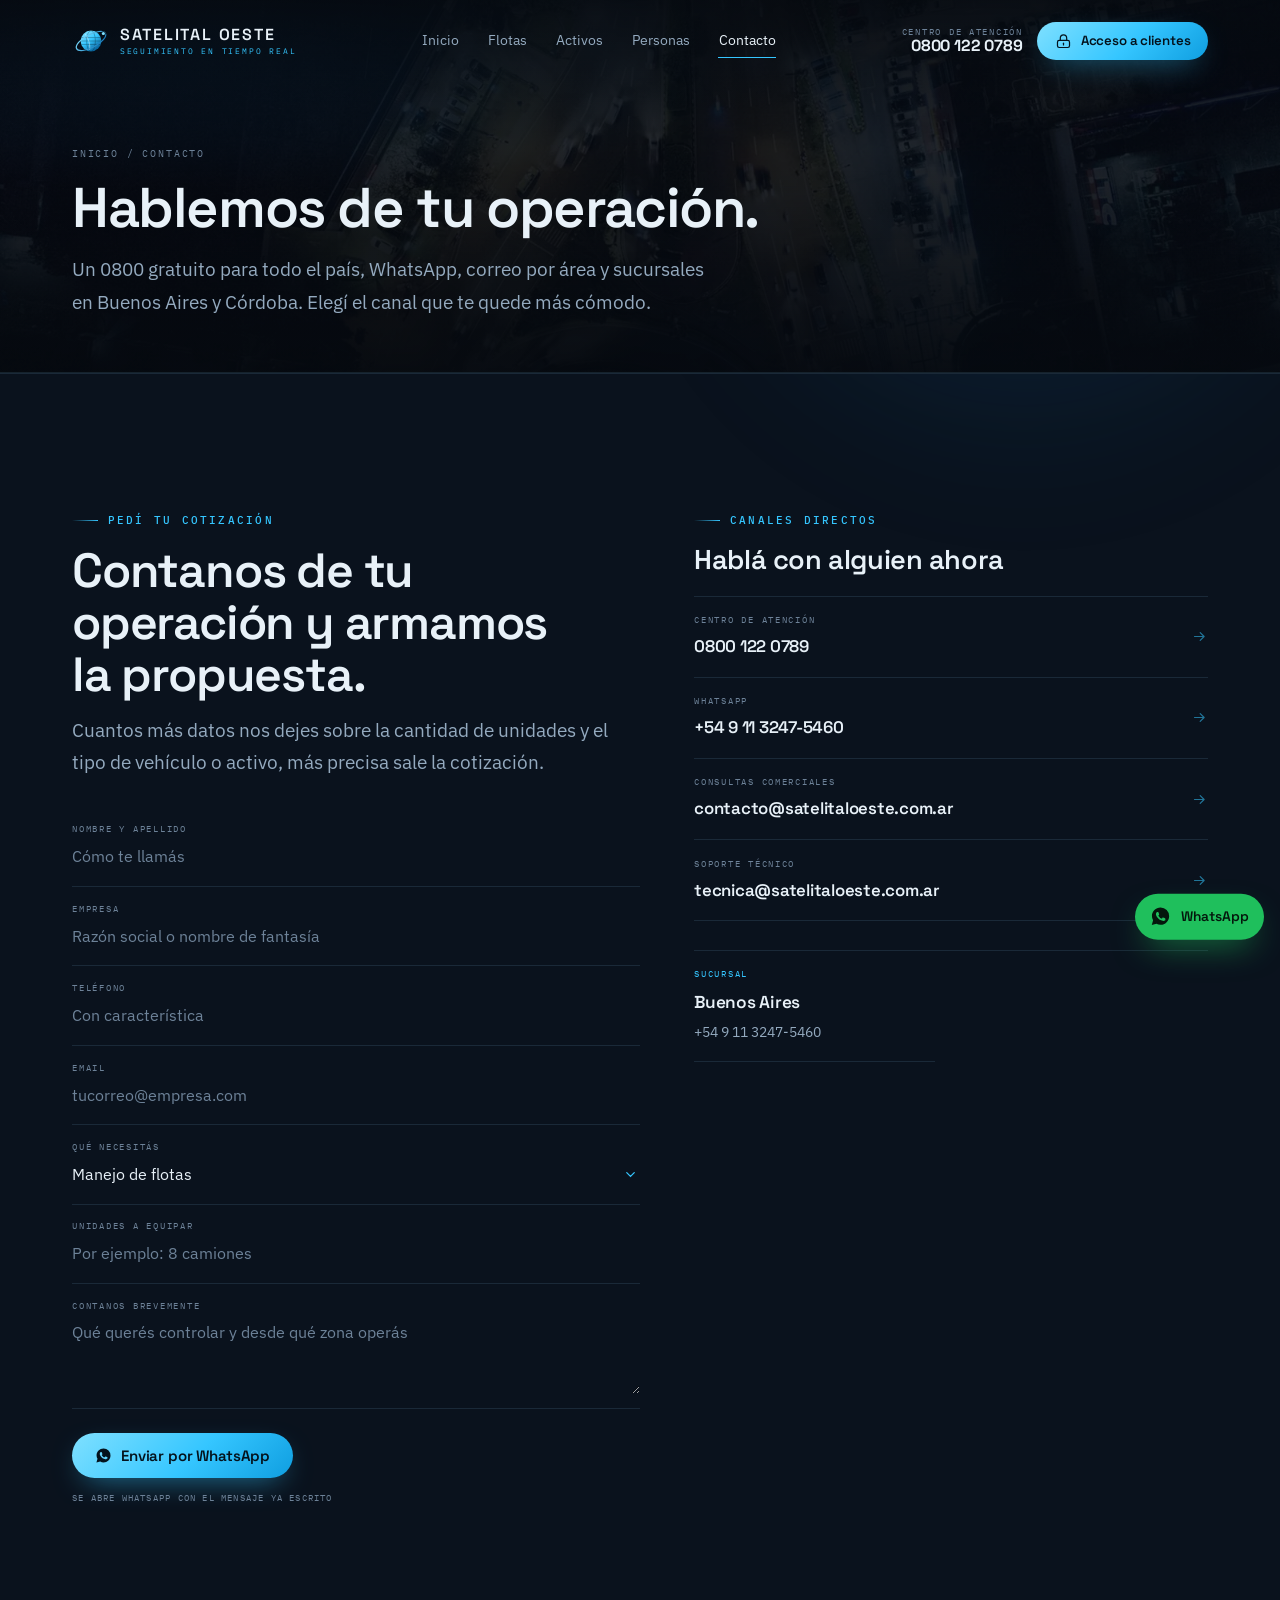
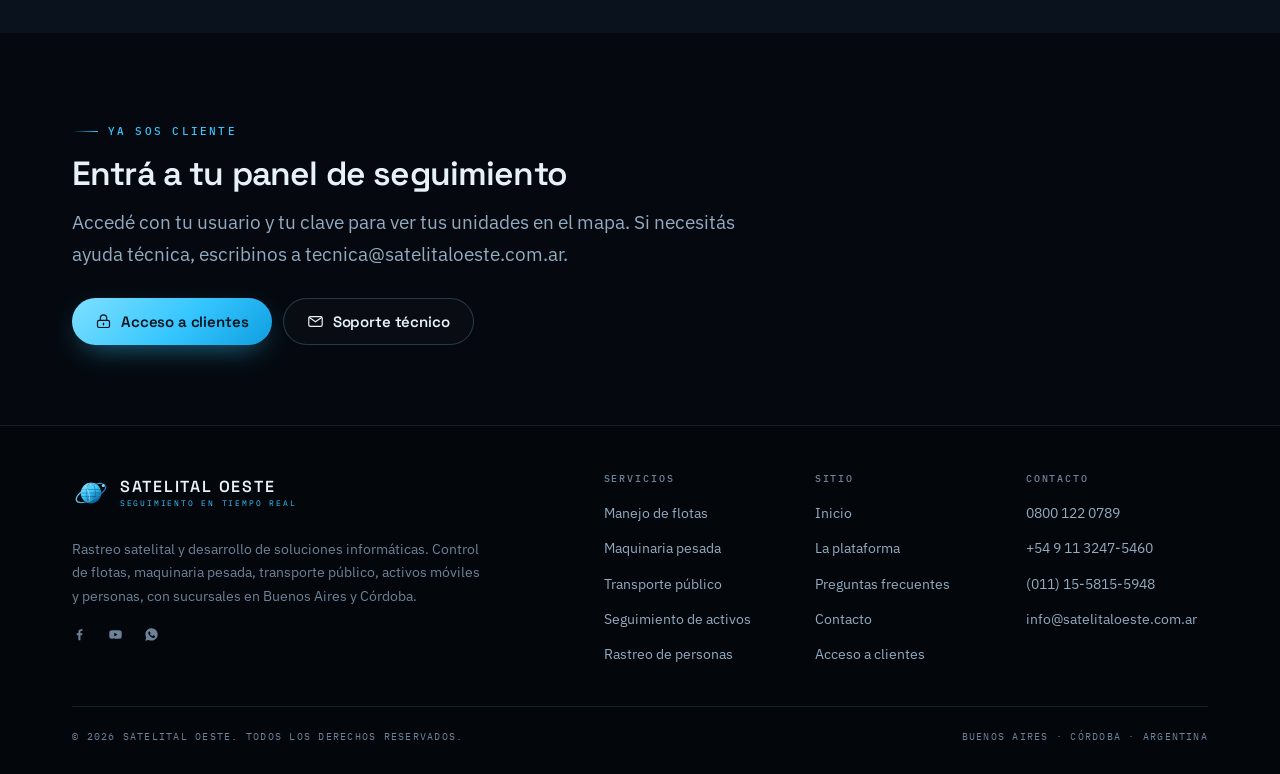
==== contacto.html @ d6e52ef5 "Seccion de videomonitoreo movil y limpieza de datos de contacto Agrega la seccion #videomonitoreo co" ====
<!DOCTYPE html>
<html lang="es-AR">
<head>
<meta charset="utf-8">
<meta name="viewport" content="width=device-width,initial-scale=1,viewport-fit=cover">
<title>Contacto | Satelital Oeste — 0800 122 0789</title>
<meta name="description" content="Contactate con Satelital Oeste: 0800 122 0789, WhatsApp, correo comercial y técnico, sucursales en Buenos Aires y Córdoba. Pedí tu cotización de rastreo satelital.">
<meta name="theme-color" content="#05090f">
<meta name="author" content="Satelital Oeste">
<link rel="canonical" href="https://www.satelitaloeste.com.ar/contacto.html">
<meta property="og:type" content="website">
<meta property="og:locale" content="es_AR">
<meta property="og:site_name" content="Satelital Oeste">
<meta property="og:title" content="Contacto | Satelital Oeste — 0800 122 0789">
<meta property="og:description" content="Contactate con Satelital Oeste: 0800 122 0789, WhatsApp, correo comercial y técnico, sucursales en Buenos Aires y Córdoba. Pedí tu cotización de rastreo satelital.">
<meta property="og:url" content="https://www.satelitaloeste.com.ar/contacto.html">
<meta property="og:image" content="https://www.satelitaloeste.com.ar/assets/img/og.png">
<meta property="og:image:width" content="1200">
<meta property="og:image:height" content="630">
<meta name="twitter:card" content="summary_large_image">
<meta name="twitter:title" content="Contacto | Satelital Oeste — 0800 122 0789">
<meta name="twitter:description" content="Contactate con Satelital Oeste: 0800 122 0789, WhatsApp, correo comercial y técnico, sucursales en Buenos Aires y Córdoba. Pedí tu cotización de rastreo satelital.">
<meta name="twitter:image" content="https://www.satelitaloeste.com.ar/assets/img/og.png">
<link rel="icon" href="assets/img/favicon.svg" type="image/svg+xml">
<link rel="apple-touch-icon" href="assets/img/icon-180.png">
<link rel="preload" href="assets/fonts/space-grotesk-500-latin.woff2" as="font" type="font/woff2" crossorigin>
<link rel="preload" href="assets/fonts/ibm-plex-sans-400-latin.woff2" as="font" type="font/woff2" crossorigin>
<link rel="stylesheet" href="assets/css/fonts.css?v=13">
<link rel="stylesheet" href="assets/css/site.css?v=13">
<link rel="stylesheet" href="assets/css/blocks.css?v=13">
<script type="application/ld+json">{"@context":"https://schema.org","@type":"LocalBusiness","@id":"https://www.satelitaloeste.com.ar/#negocio","name":"Satelital Oeste","slogan":"Seguimiento en tiempo real","description":"Rastreo satelital GPS en tiempo real para flotas de vehículos, maquinaria pesada, transporte público, activos móviles y personas. Sucursales en Buenos Aires y Córdoba.","url":"https://www.satelitaloeste.com.ar/","telephone":["+54-800-122-0789","+54-9-11-3247-5460","+54-9-11-5815-5948"],"email":"info@satelitaloeste.com.ar","areaServed":{"@type":"Country","name":"Argentina"},"address":[{"@type":"PostalAddress","addressRegion":"Buenos Aires","addressCountry":"AR"},{"@type":"PostalAddress","addressRegion":"Córdoba","addressCountry":"AR"}],"sameAs":["https://www.facebook.com/satelital.oeste.9","https://www.youtube.com/channel/UC23vfdtEky5iS7psJYRcIAw"],"knowsAbout":["Rastreo satelital","Gestión de flotas","Localización GPS","Seguimiento de activos"]}</script>
</head>
<body>
<div id="pre"><div class="in"><div class="mark"><svg viewBox="0 0 64 64" role="img" aria-label="Satelital Oeste">
<defs>
<linearGradient id="gp" x1="18%" y1="6%" x2="82%" y2="96%">
<stop offset="0" stop-color="#7fe0ff"/><stop offset=".45" stop-color="#35c6ff"/><stop offset="1" stop-color="#00548d"/>
</linearGradient>
<linearGradient id="op" x1="0%" y1="0%" x2="100%" y2="100%">
<stop offset="0" stop-color="#7fe0ff"/><stop offset="1" stop-color="#0d6fb4"/>
</linearGradient>
</defs>
<circle cx="32" cy="32" r="17.5" fill="url(#gp)"/>
<g fill="none" stroke="#04121c" stroke-width="1.15" opacity=".42">
<ellipse cx="32" cy="32" rx="7.4" ry="17.5"/>
<path d="M15.4 26.2h33.2M14.5 32h35M15.4 37.8h33.2"/>
</g>
<path d="M22.5 20.6c3.4 4.6 6.2 11 7.1 17.6.4 2.9.4 5.7.1 8.3" fill="none" stroke="#eaf7ff" stroke-width="1.5" opacity=".5" stroke-linecap="round"/>
<ellipse cx="32" cy="32" rx="27.5" ry="11" fill="none" stroke="url(#op)" stroke-width="2.1" transform="rotate(-28 32 32)" stroke-linecap="round"/>
<circle cx="52.8" cy="19.4" r="4" fill="#04121c"/>
<circle cx="52.8" cy="19.4" r="2.6" fill="#7fe0ff"/>
</svg></div><div class="bar"></div><div class="lbl">Conectando</div></div></div>
<a class="skip" href="#main">Ir al contenido</a>

<header class="hdr">
  <div class="wrap bar">
    <a class="logo" href="index.html" aria-label="Satelital Oeste — inicio">
      <svg viewBox="0 0 64 64" role="img" aria-label="Satelital Oeste">
<defs>
<linearGradient id="gh" x1="18%" y1="6%" x2="82%" y2="96%">
<stop offset="0" stop-color="#7fe0ff"/><stop offset=".45" stop-color="#35c6ff"/><stop offset="1" stop-color="#00548d"/>
</linearGradient>
<linearGradient id="oh" x1="0%" y1="0%" x2="100%" y2="100%">
<stop offset="0" stop-color="#7fe0ff"/><stop offset="1" stop-color="#0d6fb4"/>
</linearGradient>
</defs>
<circle cx="32" cy="32" r="17.5" fill="url(#gh)"/>
<g fill="none" stroke="#04121c" stroke-width="1.15" opacity=".42">
<ellipse cx="32" cy="32" rx="7.4" ry="17.5"/>
<path d="M15.4 26.2h33.2M14.5 32h35M15.4 37.8h33.2"/>
</g>
<path d="M22.5 20.6c3.4 4.6 6.2 11 7.1 17.6.4 2.9.4 5.7.1 8.3" fill="none" stroke="#eaf7ff" stroke-width="1.5" opacity=".5" stroke-linecap="round"/>
<ellipse cx="32" cy="32" rx="27.5" ry="11" fill="none" stroke="url(#oh)" stroke-width="2.1" transform="rotate(-28 32 32)" stroke-linecap="round"/>
<circle cx="52.8" cy="19.4" r="4" fill="#04121c"/>
<circle cx="52.8" cy="19.4" r="2.6" fill="#7fe0ff"/>
</svg>
      <span class="txt"><span class="n">Satelital Oeste</span><span class="t">Seguimiento en tiempo real</span></span>
    </a>
    <nav class="nav" aria-label="Principal"><a href="index.html">Inicio</a><a href="manejo-de-flotas.html">Flotas</a><a href="localizacion-activos.html">Activos</a><a href="rastreo-de-personas.html">Personas</a><a href="contacto.html" aria-current="page">Contacto</a></nav>
    <div class="hdr-cta">
      <a class="hdr-tel" href="tel:08001220789"><span>Centro de atención</span><b>0800 122 0789</b></a>
      <a class="btn btn--pri" href="http://www.seguimiento.from-ar.com/avl/index.php" target="_blank" rel="noopener"><svg class="ln" viewBox="0 0 24 24" aria-hidden="true"><rect x="3.5" y="10.5" width="17" height="10" rx="2.4"/><path d="M7.5 10.5V7.2a4.5 4.5 0 0 1 9 0v3.3"/><path d="M12 14.4v2.4"/></svg> Acceso a clientes</a>
    </div>
    <button class="burger" type="button" aria-expanded="false" aria-controls="drawer" aria-label="Abrir menú">
      <span></span><span></span><span></span>
    </button>
  </div>
</header>
<div class="drawer" id="drawer">
  <nav aria-label="Menú">
    <a class="d-link" href="index.html"><i>01</i>Inicio</a><a class="d-link" href="manejo-de-flotas.html"><i>02</i>Manejo de flotas</a><a class="d-link" href="localizacion-activos.html"><i>03</i>Seguimiento de activos</a><a class="d-link" href="rastreo-de-personas.html"><i>04</i>Rastreo de personas</a><a class="d-link" href="contacto.html"><i>05</i>Contacto</a>
  </nav>
  <div class="d-foot">
    <a class="d-tel" href="tel:08001220789">Centro de atención<b>0800 122 0789</b></a>
    <a class="btn btn--pri" href="http://www.seguimiento.from-ar.com/avl/index.php" target="_blank" rel="noopener"><svg class="ln" viewBox="0 0 24 24" aria-hidden="true"><rect x="3.5" y="10.5" width="17" height="10" rx="2.4"/><path d="M7.5 10.5V7.2a4.5 4.5 0 0 1 9 0v3.3"/><path d="M12 14.4v2.4"/></svg> Acceso a clientes</a>
    <a class="btn btn--gho" href="https://wa.me/5491132475460?text=Hola%20Satelital%20Oeste%2C%20quiero%20informaci%C3%B3n%20sobre%20el%20servicio%20de%20rastreo." target="_blank" rel="noopener"><svg class="fl" viewBox="0 0 24 24" aria-hidden="true"><path d="M12.04 2C6.6 2 2.2 6.4 2.2 11.84a9.7 9.7 0 0 0 1.34 4.92L2 22l5.36-1.4a9.86 9.86 0 0 0 4.68 1.19h.01c5.43 0 9.84-4.4 9.84-9.84A9.78 9.78 0 0 0 12.04 2Zm5.76 14.02c-.24.68-1.4 1.3-1.94 1.34-.5.05-.98.23-3.3-.69-2.78-1.09-4.54-3.93-4.68-4.11-.13-.18-1.11-1.48-1.11-2.82 0-1.34.7-2 .95-2.27.25-.27.54-.34.72-.34.18 0 .36 0 .52.01.17.01.39-.06.61.47.23.54.77 1.88.84 2.02.07.13.11.29.02.47-.09.18-.14.29-.27.45-.13.16-.28.35-.4.47-.13.13-.27.28-.12.54.15.27.67 1.1 1.43 1.78.98.87 1.8 1.14 2.07 1.27.27.13.42.11.58-.07.16-.18.67-.78.85-1.05.18-.27.36-.22.6-.13.25.09 1.57.74 1.84.87.27.14.45.2.52.32.07.11.07.65-.17 1.33Z"/></svg> Escribir por WhatsApp</a>
  </div>
</div>
<main id="main">


<section class="phero">
  <div class="foto"><img src="assets/img/ruta-noche-1000.webp" srcset="assets/img/ruta-noche-1000.webp 1000w, assets/img/ruta-noche-1600.webp 1600w" sizes="100vw" width="1600" height="900" alt="Vista aérea nocturna de una ciudad con el tránsito iluminado" loading="eager" fetchpriority="high" decoding="async"></div>
  <div class="wrap">
    <p class="crumb"><a href="index.html">Inicio</a> / Contacto</p>
    <h1>Hablemos de tu operación.</h1>
    <p class="lead">Un 0800 gratuito para todo el país, WhatsApp, correo por área y sucursales en Buenos Aires y Córdoba. Elegí el canal que te quede más cómodo.</p>
  </div>
</section>


<section class="section cta-band" id="contacto">
  <div class="wrap">
    <div class="contact-grid">
      <div class="rv">
        <p class="eyebrow">Pedí tu cotización</p>
        <h2 style="margin-block:.9rem .85rem">Contanos de tu operación y armamos la propuesta.</h2>
        <p class="lead">Cuantos más datos nos dejes sobre la cantidad de unidades y el tipo de vehículo o activo, más precisa sale la cotización.</p>
        <form class="form" id="form-contacto" data-wa="5491132475460" style="margin-top:1.8rem">
          <div class="field"><label for="f-nombre">Nombre y apellido</label><input id="f-nombre" name="nombre" type="text" required placeholder="Cómo te llamás"></div>
          <div class="field"><label for="f-empresa">Empresa</label><input id="f-empresa" name="empresa" type="text" placeholder="Razón social o nombre de fantasía"></div>
          <div class="field"><label for="f-telefono">Teléfono</label><input id="f-telefono" name="telefono" type="tel" required placeholder="Con característica"></div>
          <div class="field"><label for="f-email">Email</label><input id="f-email" name="email" type="email" placeholder="tucorreo@empresa.com"></div>
          <div class="field"><label for="f-servicio">Qué necesitás</label>
            <select id="f-servicio" name="servicio">
              <option>Manejo de flotas</option>
              <option>Maquinaria pesada</option>
              <option>Transporte público</option>
              <option>Seguimiento de activos</option>
              <option>Rastreo de personas</option>
              <option>Todavía no sé, quiero asesoramiento</option>
            </select>
          </div>
          <div class="field"><label for="f-unidades">Unidades a equipar</label><input id="f-unidades" name="unidades" type="text" placeholder="Por ejemplo: 8 camiones"></div>
          <div class="field"><label for="f-mensaje">Contanos brevemente</label><textarea id="f-mensaje" name="mensaje" placeholder="Qué querés controlar y desde qué zona operás"></textarea></div>
          <button class="btn btn--pri" type="submit"><svg class="fl" viewBox="0 0 24 24" aria-hidden="true"><path d="M12.04 2C6.6 2 2.2 6.4 2.2 11.84a9.7 9.7 0 0 0 1.34 4.92L2 22l5.36-1.4a9.86 9.86 0 0 0 4.68 1.19h.01c5.43 0 9.84-4.4 9.84-9.84A9.78 9.78 0 0 0 12.04 2Zm5.76 14.02c-.24.68-1.4 1.3-1.94 1.34-.5.05-.98.23-3.3-.69-2.78-1.09-4.54-3.93-4.68-4.11-.13-.18-1.11-1.48-1.11-2.82 0-1.34.7-2 .95-2.27.25-.27.54-.34.72-.34.18 0 .36 0 .52.01.17.01.39-.06.61.47.23.54.77 1.88.84 2.02.07.13.11.29.02.47-.09.18-.14.29-.27.45-.13.16-.28.35-.4.47-.13.13-.27.28-.12.54.15.27.67 1.1 1.43 1.78.98.87 1.8 1.14 2.07 1.27.27.13.42.11.58-.07.16-.18.67-.78.85-1.05.18-.27.36-.22.6-.13.25.09 1.57.74 1.84.87.27.14.45.2.52.32.07.11.07.65-.17 1.33Z"/></svg> Enviar por WhatsApp</button>
          <p class="form-note">Se abre WhatsApp con el mensaje ya escrito</p>
        </form>
      </div>
      <div class="rv rv-d1">
        <p class="eyebrow">Canales directos</p>
        <h3 style="margin-block:.8rem 1.2rem;font-size:clamp(1.3rem,3.4vw,1.7rem)">Hablá con alguien ahora</h3>
        <div class="canal">
          <a href="tel:08001220789"><span class="k">Centro de atención</span><span class="v">0800 122 0789</span><svg class="ln" viewBox="0 0 24 24" aria-hidden="true"><path d="M5 12h13M13 6.5 18.5 12 13 17.5"/></svg></a>
          <a href="https://wa.me/5491132475460?text=Hola%20Satelital%20Oeste%2C%20quiero%20una%20cotizaci%C3%B3n%20del%20servicio%20de%20rastreo%20satelital." target="_blank" rel="noopener"><span class="k">WhatsApp</span><span class="v">+54 9 11 3247-5460</span><svg class="ln" viewBox="0 0 24 24" aria-hidden="true"><path d="M5 12h13M13 6.5 18.5 12 13 17.5"/></svg></a>
          <a href="mailto:contacto@satelitaloeste.com.ar"><span class="k">Consultas comerciales</span><span class="v">contacto@satelitaloeste.com.ar</span><svg class="ln" viewBox="0 0 24 24" aria-hidden="true"><path d="M5 12h13M13 6.5 18.5 12 13 17.5"/></svg></a>
          <a href="mailto:tecnica@satelitaloeste.com.ar"><span class="k">Soporte técnico</span><span class="v">tecnica@satelitaloeste.com.ar</span><svg class="ln" viewBox="0 0 24 24" aria-hidden="true"><path d="M5 12h13M13 6.5 18.5 12 13 17.5"/></svg></a>
        </div>
        <ul class="branch">
          <li><span>Sucursal</span><b>Buenos Aires</b><p><a href="tel:+5491132475460">+54 9 11 3247-5460</a></p></li>
        </ul>
      </div>
    </div>
  </div>
</section>

<section class="section section--tight">
  <div class="wrap">
    <div class="head rv">
      <p class="eyebrow">Ya sos cliente</p>
      <h2 style="font-size:clamp(1.5rem,4vw,2.1rem)">Entrá a tu panel de seguimiento</h2>
      <p class="lead">Accedé con tu usuario y tu clave para ver tus unidades en el mapa. Si necesitás ayuda técnica, escribinos a tecnica@satelitaloeste.com.ar.</p>
    </div>
    <div class="btns rv" style="margin-top:1.7rem">
      <a class="btn btn--pri" href="http://www.seguimiento.from-ar.com/avl/index.php" target="_blank" rel="noopener"><svg class="ln" viewBox="0 0 24 24" aria-hidden="true"><rect x="3.5" y="10.5" width="17" height="10" rx="2.4"/><path d="M7.5 10.5V7.2a4.5 4.5 0 0 1 9 0v3.3"/><path d="M12 14.4v2.4"/></svg> Acceso a clientes</a>
      <a class="btn btn--gho" href="mailto:tecnica@satelitaloeste.com.ar"><svg class="ln" viewBox="0 0 24 24" aria-hidden="true"><rect x="2.5" y="5" width="19" height="14" rx="2.4"/><path d="m3.4 6.5 8.6 6 8.6-6"/></svg> Soporte técnico</a>
    </div>
  </div>
</section>

</main>

<footer class="ftr">
  <div class="wrap">
    <div class="ftr-top">
      <div class="ftr-brand">
        <a class="logo" href="index.html" aria-label="Satelital Oeste">
          <svg viewBox="0 0 64 64" role="img" aria-label="Satelital Oeste">
<defs>
<linearGradient id="gf" x1="18%" y1="6%" x2="82%" y2="96%">
<stop offset="0" stop-color="#7fe0ff"/><stop offset=".45" stop-color="#35c6ff"/><stop offset="1" stop-color="#00548d"/>
</linearGradient>
<linearGradient id="of" x1="0%" y1="0%" x2="100%" y2="100%">
<stop offset="0" stop-color="#7fe0ff"/><stop offset="1" stop-color="#0d6fb4"/>
</linearGradient>
</defs>
<circle cx="32" cy="32" r="17.5" fill="url(#gf)"/>
<g fill="none" stroke="#04121c" stroke-width="1.15" opacity=".42">
<ellipse cx="32" cy="32" rx="7.4" ry="17.5"/>
<path d="M15.4 26.2h33.2M14.5 32h35M15.4 37.8h33.2"/>
</g>
<path d="M22.5 20.6c3.4 4.6 6.2 11 7.1 17.6.4 2.9.4 5.7.1 8.3" fill="none" stroke="#eaf7ff" stroke-width="1.5" opacity=".5" stroke-linecap="round"/>
<ellipse cx="32" cy="32" rx="27.5" ry="11" fill="none" stroke="url(#of)" stroke-width="2.1" transform="rotate(-28 32 32)" stroke-linecap="round"/>
<circle cx="52.8" cy="19.4" r="4" fill="#04121c"/>
<circle cx="52.8" cy="19.4" r="2.6" fill="#7fe0ff"/>
</svg>
          <span class="txt"><span class="n">Satelital Oeste</span><span class="t">Seguimiento en tiempo real</span></span>
        </a>
        <p>Rastreo satelital y desarrollo de soluciones informáticas. Control de flotas, maquinaria pesada, transporte público, activos móviles y personas, con sucursales en Buenos Aires y Córdoba.</p>
        <div class="ftr-soc">
          <a href="https://www.facebook.com/satelital.oeste.9" target="_blank" rel="noopener" aria-label="Facebook de Satelital Oeste"><svg class="fl" viewBox="0 0 24 24" aria-hidden="true"><path d="M13.5 21v-8h2.7l.4-3.1h-3.1V7.9c0-.9.25-1.5 1.55-1.5h1.65V3.63A22 22 0 0 0 14.3 3.5c-2.4 0-4.05 1.47-4.05 4.17V9.9H7.5V13h2.75v8z"/></svg></a>
          <a href="https://www.youtube.com/channel/UC23vfdtEky5iS7psJYRcIAw" target="_blank" rel="noopener" aria-label="Canal de YouTube de Satelital Oeste"><svg class="fl" viewBox="0 0 24 24" aria-hidden="true"><path d="M21.6 7.2a2.5 2.5 0 0 0-1.76-1.77C18.28 5 12 5 12 5s-6.28 0-7.84.43A2.5 2.5 0 0 0 2.4 7.2 26 26 0 0 0 2 12a26 26 0 0 0 .4 4.8 2.5 2.5 0 0 0 1.76 1.77C5.72 19 12 19 12 19s6.28 0 7.84-.43a2.5 2.5 0 0 0 1.76-1.77A26 26 0 0 0 22 12a26 26 0 0 0-.4-4.8ZM10 15V9l5.2 3z"/></svg></a>
          <a href="https://wa.me/5491132475460?text=Hola%20Satelital%20Oeste%2C%20quiero%20informaci%C3%B3n%20sobre%20el%20servicio%20de%20rastreo." target="_blank" rel="noopener" aria-label="WhatsApp"><svg class="fl" viewBox="0 0 24 24" aria-hidden="true"><path d="M12.04 2C6.6 2 2.2 6.4 2.2 11.84a9.7 9.7 0 0 0 1.34 4.92L2 22l5.36-1.4a9.86 9.86 0 0 0 4.68 1.19h.01c5.43 0 9.84-4.4 9.84-9.84A9.78 9.78 0 0 0 12.04 2Zm5.76 14.02c-.24.68-1.4 1.3-1.94 1.34-.5.05-.98.23-3.3-.69-2.78-1.09-4.54-3.93-4.68-4.11-.13-.18-1.11-1.48-1.11-2.82 0-1.34.7-2 .95-2.27.25-.27.54-.34.72-.34.18 0 .36 0 .52.01.17.01.39-.06.61.47.23.54.77 1.88.84 2.02.07.13.11.29.02.47-.09.18-.14.29-.27.45-.13.16-.28.35-.4.47-.13.13-.27.28-.12.54.15.27.67 1.1 1.43 1.78.98.87 1.8 1.14 2.07 1.27.27.13.42.11.58-.07.16-.18.67-.78.85-1.05.18-.27.36-.22.6-.13.25.09 1.57.74 1.84.87.27.14.45.2.52.32.07.11.07.65-.17 1.33Z"/></svg></a>
        </div>
      </div>
      <div class="ftr-cols">
        <div>
          <h4>Servicios</h4>
          <ul>
            <li><a href="manejo-de-flotas.html">Manejo de flotas</a></li>
            <li><a href="manejo-de-flotas.html#maquinaria">Maquinaria pesada</a></li>
            <li><a href="manejo-de-flotas.html#transporte">Transporte público</a></li>
            <li><a href="localizacion-activos.html">Seguimiento de activos</a></li>
            <li><a href="rastreo-de-personas.html">Rastreo de personas</a></li>
          </ul>
        </div>
        <div>
          <h4>Sitio</h4>
          <ul>
            <li><a href="index.html">Inicio</a></li>
            <li><a href="index.html#plataforma">La plataforma</a></li>
            <li><a href="index.html#preguntas">Preguntas frecuentes</a></li>
            <li><a href="contacto.html">Contacto</a></li>
            <li><a href="http://www.seguimiento.from-ar.com/avl/index.php" target="_blank" rel="noopener">Acceso a clientes</a></li>
          </ul>
        </div>
        <div>
          <h4>Contacto</h4>
          <ul>
            <li><a href="tel:08001220789">0800 122 0789</a></li>
            <li><a href="tel:+5491132475460">+54 9 11 3247-5460</a></li>
            <li><a href="tel:+5491158155948">(011) 15-5815-5948</a></li>
            <li><a href="mailto:info@satelitaloeste.com.ar">info@satelitaloeste.com.ar</a></li>
          </ul>
        </div>
      </div>
    </div>
    <div class="ftr-bot">
      <p>&copy; <span id="y">2026</span> Satelital Oeste. Todos los derechos reservados.</p>
      <p>Buenos Aires · Córdoba · Argentina</p>
    </div>
  </div>
</footer>
<a class="fab" href="https://wa.me/5491132475460?text=Hola%20Satelital%20Oeste%2C%20quiero%20una%20cotizaci%C3%B3n%20del%20servicio%20de%20rastreo%20satelital." target="_blank" rel="noopener" aria-label="Escribir por WhatsApp">
  <svg class="fl" viewBox="0 0 24 24" aria-hidden="true"><path d="M12.04 2C6.6 2 2.2 6.4 2.2 11.84a9.7 9.7 0 0 0 1.34 4.92L2 22l5.36-1.4a9.86 9.86 0 0 0 4.68 1.19h.01c5.43 0 9.84-4.4 9.84-9.84A9.78 9.78 0 0 0 12.04 2Zm5.76 14.02c-.24.68-1.4 1.3-1.94 1.34-.5.05-.98.23-3.3-.69-2.78-1.09-4.54-3.93-4.68-4.11-.13-.18-1.11-1.48-1.11-2.82 0-1.34.7-2 .95-2.27.25-.27.54-.34.72-.34.18 0 .36 0 .52.01.17.01.39-.06.61.47.23.54.77 1.88.84 2.02.07.13.11.29.02.47-.09.18-.14.29-.27.45-.13.16-.28.35-.4.47-.13.13-.27.28-.12.54.15.27.67 1.1 1.43 1.78.98.87 1.8 1.14 2.07 1.27.27.13.42.11.58-.07.16-.18.67-.78.85-1.05.18-.27.36-.22.6-.13.25.09 1.57.74 1.84.87.27.14.45.2.52.32.07.11.07.65-.17 1.33Z"/></svg><span>WhatsApp</span>
</a>
<script src="assets/js/site.js?v=13" defer></script>
</body>
</html>
---- assets/css/fonts.css ----
/* Satelital Oeste — tipografias auto-hospedadas (variable, subset latin) */
@font-face{font-family:'Space Grotesk';font-style:normal;font-weight:300 700;font-display:swap;src:url(../fonts/space-grotesk-500-latin.woff2) format('woff2');unicode-range:U+0000-00FF,U+0131,U+0152-0153,U+02BB-02BC,U+02C6,U+02DA,U+02DC,U+0304,U+0308,U+0329,U+2000-206F,U+20AC,U+2122,U+2191,U+2193,U+2212,U+2215,U+FEFF,U+FFFD;}
@font-face{font-family:'Space Grotesk';font-style:normal;font-weight:300 700;font-display:swap;src:url(../fonts/space-grotesk-500-latin-ext.woff2) format('woff2');unicode-range:U+0100-02BA,U+02BD-02C5,U+02C7-02CC,U+02CE-02D7,U+02DD-02FF,U+1D00-1DBF,U+1E00-1E9F,U+1EF2-1EFF,U+2020,U+20A0-20AB,U+20AD-20C0,U+2113,U+2C60-2C7F,U+A720-A7FF;}
@font-face{font-family:'IBM Plex Sans';font-style:normal;font-weight:100 700;font-display:swap;src:url(../fonts/ibm-plex-sans-400-latin.woff2) format('woff2');unicode-range:U+0000-00FF,U+0131,U+0152-0153,U+02BB-02BC,U+02C6,U+02DA,U+02DC,U+0304,U+0308,U+0329,U+2000-206F,U+20AC,U+2122,U+2191,U+2193,U+2212,U+2215,U+FEFF,U+FFFD;}
@font-face{font-family:'IBM Plex Sans';font-style:normal;font-weight:100 700;font-display:swap;src:url(../fonts/ibm-plex-sans-400-latin-ext.woff2) format('woff2');unicode-range:U+0100-02BA,U+02BD-02C5,U+02C7-02CC,U+02CE-02D7,U+02DD-02FF,U+1D00-1DBF,U+1E00-1E9F,U+1EF2-1EFF,U+2020,U+20A0-20AB,U+20AD-20C0,U+2113,U+2C60-2C7F,U+A720-A7FF;}
@font-face{font-family:'IBM Plex Mono';font-style:normal;font-weight:400;font-display:swap;src:url(../fonts/ibm-plex-mono-400-latin.woff2) format('woff2');unicode-range:U+0000-00FF,U+0131,U+0152-0153,U+02BB-02BC,U+02C6,U+02DA,U+02DC,U+0304,U+0308,U+0329,U+2000-206F,U+20AC,U+2122,U+2191,U+2193,U+2212,U+2215,U+FEFF,U+FFFD;}
@font-face{font-family:'IBM Plex Mono';font-style:normal;font-weight:500;font-display:swap;src:url(../fonts/ibm-plex-mono-500-latin.woff2) format('woff2');unicode-range:U+0000-00FF,U+0131,U+0152-0153,U+02BB-02BC,U+02C6,U+02DA,U+02DC,U+0304,U+0308,U+0329,U+2000-206F,U+20AC,U+2122,U+2191,U+2193,U+2212,U+2215,U+FEFF,U+FFFD;}
---- assets/css/site.css ----
/* ============================================================
   SATELITAL OESTE — sistema visual
   Paleta muestreada del logo: azul profundo #00548D, hielo #A5E2FF
   Tipografias: Space Grotesk (titulos) · IBM Plex Sans (lectura)
                IBM Plex Mono (telemetria y etiquetas)
   ============================================================ */

*,*::before,*::after{box-sizing:border-box}
*{margin:0;padding:0}
html{-webkit-text-size-adjust:100%;scroll-behavior:smooth}
img,svg,video{display:block;max-width:100%}
button,input,textarea,select{font:inherit;color:inherit}
button{background:none;border:0;cursor:pointer}
a{color:inherit;text-decoration:none}
ul,ol{list-style:none}

:root{
  --ink:#05090f;
  --ink-2:#0a121d;
  --ink-3:#0f1a29;
  --ink-4:#152436;
  --paper:#eef4f9;
  --paper-2:#ffffff;

  --blue-deep:#00548d;
  --blue:#0d6fb4;
  --cyan:#35c6ff;
  --cyan-soft:#7fe0ff;
  --ice:#c3e4f5;

  --tx:#e8f1f8;
  --tx-mut:#94aabf;
  --tx-dim:#6d8298;
  --tx-ink:#08121e;
  --tx-ink-mut:#4a6076;

  --line:rgba(120,180,220,.14);
  --line-2:rgba(120,180,220,.26);
  --line-ink:rgba(8,18,30,.12);

  --ff-d:"Space Grotesk",system-ui,sans-serif;
  --ff-b:"IBM Plex Sans",system-ui,sans-serif;
  --ff-m:"IBM Plex Mono",ui-monospace,monospace;

  --r:14px; --r-lg:22px;
  --pad:clamp(1.15rem,5vw,2rem);
  --maxw:1200px;
  --sec:clamp(4.5rem,11vw,8rem);
  --ease:cubic-bezier(.22,.75,.3,1);
}

html,body{max-width:100%;overflow-x:clip}
body{
  font-family:var(--ff-b);
  font-size:1rem;line-height:1.7;
  color:var(--tx);
  background:var(--ink);
  -webkit-font-smoothing:antialiased;
  text-rendering:optimizeLegibility;
}

/* ---------- tipografia ---------- */
h1,h2,h3,h4{font-family:var(--ff-d);font-weight:600;line-height:1.08;letter-spacing:-.025em}
h1{font-size:clamp(2.25rem,8vw,4.35rem);text-wrap:balance}
h2{font-size:clamp(1.8rem,5.2vw,3rem);text-wrap:balance}
h3{font-size:clamp(1.12rem,3vw,1.42rem);line-height:1.22;letter-spacing:-.015em}
p{text-wrap:pretty}
strong{font-weight:600;color:#fff}

.eyebrow{
  font-family:var(--ff-m);font-size:.7rem;font-weight:500;
  letter-spacing:.2em;text-transform:uppercase;color:var(--cyan);
  display:inline-flex;align-items:center;gap:.6rem;
}
.eyebrow::before{content:"";width:26px;height:1px;flex:none;background:linear-gradient(90deg,transparent,var(--cyan))}
.eyebrow--ink{color:var(--blue)}
.eyebrow--ink::before{background:linear-gradient(90deg,transparent,var(--blue))}
.lead{font-size:clamp(1.02rem,2.5vw,1.18rem);color:var(--tx-mut);line-height:1.72}
.paper .lead{color:var(--tx-ink-mut)}

/* ---------- layout ---------- */
.wrap{width:100%;max-width:var(--maxw);margin-inline:auto;padding-inline:var(--pad)}
.section{padding-block:var(--sec);position:relative}
.section--tight{padding-block:clamp(3rem,8vw,5rem)}
.paper{background:var(--paper);color:var(--tx-ink)}
.paper h1,.paper h2,.paper h3,.paper h4{color:var(--tx-ink)}
.paper strong{color:#000}
.head{max-width:44rem}
.head h2{margin-block:.9rem .85rem}

/* ---------- botones ---------- */
.btn{
  display:inline-flex;align-items:center;justify-content:center;gap:.55rem;
  font-family:var(--ff-d);font-weight:600;font-size:.94rem;letter-spacing:-.01em;
  padding:.9rem 1.45rem;border-radius:999px;
  transition:transform .25s var(--ease),box-shadow .25s var(--ease),background .25s,color .25s,border-color .25s;
  line-height:1;text-align:center;white-space:nowrap;
}
.btn svg{width:17px;height:17px;flex:none}
.btn--pri{
  background:linear-gradient(135deg,var(--cyan-soft),var(--cyan) 55%,#0f9ee0);
  color:#04121c;box-shadow:0 10px 30px -12px rgba(53,198,255,.7);
}
.btn--pri:hover{transform:translateY(-2px);box-shadow:0 18px 40px -14px rgba(53,198,255,.9)}
.btn--gho{border:1px solid var(--line-2);color:var(--tx);background:rgba(255,255,255,.02)}
.btn--gho:hover{border-color:var(--cyan);color:var(--cyan);transform:translateY(-2px)}
.btn--ink{background:var(--tx-ink);color:#fff}
.btn--ink:hover{transform:translateY(-2px);background:var(--blue-deep)}
.btn--ghoink{border:1px solid var(--line-ink);color:var(--tx-ink)}
.btn--ghoink:hover{border-color:var(--blue);color:var(--blue);transform:translateY(-2px)}
.btns{display:flex;flex-wrap:wrap;gap:.7rem}

/* ---------- preloader ---------- */
#pre{
  position:fixed;inset:0;z-index:200;display:grid;place-items:center;
  background:var(--ink);transition:opacity .5s ease,visibility .5s;
}
#pre.off{opacity:0;visibility:hidden;pointer-events:none}
#pre .in{display:flex;flex-direction:column;align-items:center}
#pre .mark{width:66px;height:66px;animation:preFloat 1.8s ease-in-out infinite}
#pre .bar{width:110px;height:2px;margin-top:1.5rem;border-radius:2px;background:var(--line-2);overflow:hidden;position:relative}
#pre .bar::after{
  content:"";position:absolute;inset:0;transform:translateX(-100%);
  background:linear-gradient(90deg,transparent,var(--cyan));
  animation:preBar .9s var(--ease) infinite;
}
#pre .lbl{margin-top:.85rem;font-family:var(--ff-m);font-size:.6rem;letter-spacing:.28em;text-transform:uppercase;color:var(--tx-dim)}
@keyframes preBar{to{transform:translateX(100%)}}
@keyframes preFloat{50%{transform:translateY(-6px)}}

/* ---------- logo ---------- */
.logo{display:inline-flex;align-items:center;gap:.62rem}
.logo svg{width:34px;height:34px;flex:none}
.logo .txt{display:flex;flex-direction:column;line-height:1}
.logo .n{font-family:var(--ff-d);font-weight:600;font-size:.92rem;letter-spacing:.11em;text-transform:uppercase;white-space:nowrap}
.logo .t{font-family:var(--ff-m);font-size:.475rem;letter-spacing:.235em;text-transform:uppercase;color:var(--cyan);margin-top:.3rem;white-space:nowrap}
.logo--ink .n{color:var(--tx-ink)}
.logo--ink .t{color:var(--blue)}

/* ---------- header ---------- */
.hdr{position:fixed;inset:0 0 auto;z-index:90;border-bottom:1px solid transparent;transition:background .35s ease,border-color .35s ease}
.hdr.stuck{background:rgba(5,9,15,.85);backdrop-filter:blur(16px) saturate(1.3);-webkit-backdrop-filter:blur(16px) saturate(1.3);border-bottom-color:var(--line)}
.hdr .bar{display:flex;align-items:center;justify-content:space-between;gap:1rem;height:70px}
.nav,.hdr-cta{display:none}
.burger{width:42px;height:42px;display:flex;flex-direction:column;align-items:center;justify-content:center;gap:4.5px;border:1px solid var(--line-2);border-radius:11px;flex:none}
.burger span{display:block;width:17px;height:1.5px;background:var(--tx);border-radius:2px;transition:transform .3s var(--ease),opacity .2s}
.burger[aria-expanded="true"] span:nth-child(1){transform:translateY(6px) rotate(45deg)}
.burger[aria-expanded="true"] span:nth-child(2){opacity:0}
.burger[aria-expanded="true"] span:nth-child(3){transform:translateY(-6px) rotate(-45deg)}

.drawer{
  position:fixed;inset:70px 0 0;z-index:89;background:var(--ink);
  padding:1.5rem var(--pad) 2.5rem;
  transform:translateY(-8px);opacity:0;visibility:hidden;
  transition:opacity .3s var(--ease),transform .3s var(--ease),visibility .3s;
  overflow-y:auto;border-top:1px solid var(--line);
}
.drawer.open{opacity:1;visibility:visible;transform:none}
.drawer .d-link{
  display:flex;align-items:baseline;gap:.8rem;
  font-family:var(--ff-d);font-weight:500;font-size:1.45rem;letter-spacing:-.02em;
  padding-block:.82rem;border-bottom:1px solid var(--line);
}
.drawer .d-link i{font-family:var(--ff-m);font-style:normal;font-size:.58rem;color:var(--cyan);letter-spacing:.1em}
.drawer .d-foot{margin-top:1.7rem;display:grid;gap:.85rem}
.drawer .d-tel{font-family:var(--ff-m);font-size:.62rem;letter-spacing:.2em;text-transform:uppercase;color:var(--tx-dim)}
.drawer .d-tel b{display:block;font-family:var(--ff-d);font-size:1.3rem;letter-spacing:-.02em;color:var(--cyan);margin-top:.25rem}

@media(min-width:1000px){
  .burger,.drawer{display:none}
  .hdr .bar{height:82px}
  .nav{display:flex;align-items:center;gap:.1rem}
  .nav a{position:relative;padding:.5rem .85rem;font-size:.88rem;white-space:nowrap;color:var(--tx-mut);transition:color .22s}
  .nav a::after{content:"";position:absolute;left:.8rem;right:.8rem;bottom:.2rem;height:1px;background:var(--cyan);transform:scaleX(0);transform-origin:left;transition:transform .3s var(--ease)}
  .nav a:hover,.nav a[aria-current]{color:var(--tx)}
  .nav a:hover::after,.nav a[aria-current]::after{transform:scaleX(1)}
  .hdr-cta{display:flex;align-items:center;gap:.9rem}
  .hdr-tel{text-align:right;line-height:1.1}
  .hdr-tel span{font-family:var(--ff-m);font-size:.54rem;letter-spacing:.2em;text-transform:uppercase;color:var(--tx-dim);display:block}
  .hdr-tel b{font-family:var(--ff-d);font-size:1rem;letter-spacing:-.01em;color:var(--tx)}
  .hdr-cta .btn{padding:.66rem 1.1rem;font-size:.83rem}
  .logo svg{width:38px;height:38px}
  .logo .n{font-size:1rem}
}
---- assets/css/blocks.css ----
/* iconos: linea vs relleno */
svg.ln{fill:none;stroke:currentColor;stroke-width:1.7;stroke-linecap:round;stroke-linejoin:round}
svg.fl{fill:currentColor;stroke:none}

/* ============================================================
   SATELITAL OESTE — bloques
   Lenguaje: fotografia grande + lineas + tipografia.
   Sin cajas con icono adentro en ninguna seccion.
   Mobile first: todo se define para celular y despues crece.
   ============================================================ */

/* ---------- fondos ---------- */
.bg-grid{
  position:absolute;inset:0;pointer-events:none;
  background-image:linear-gradient(var(--line) 1px,transparent 1px),linear-gradient(90deg,var(--line) 1px,transparent 1px);
  background-size:64px 64px;
  -webkit-mask-image:radial-gradient(ellipse 90% 70% at 50% 0%,#000 10%,transparent 78%);
  mask-image:radial-gradient(ellipse 90% 70% at 50% 0%,#000 10%,transparent 78%);
  opacity:.4;
}

/* foto de fondo reutilizable */
.foto{position:absolute;inset:0;overflow:hidden;pointer-events:none}
.foto img{width:100%;height:100%;object-fit:cover}

/* =================== HERO =================== */
.hero{position:relative;padding-top:calc(70px + 2.2rem);padding-bottom:3.2rem;overflow:hidden;isolation:isolate}
.hero .foto img{opacity:.42;object-position:50% 42%}
.hero .foto::after{
  content:"";position:absolute;inset:0;
  background:
    linear-gradient(180deg,rgba(5,9,15,.9) 0%,rgba(5,9,15,.62) 34%,rgba(5,9,15,.94) 82%,var(--ink) 100%),
    radial-gradient(90% 65% at 70% 8%,rgba(13,111,180,.36),transparent 62%);
}
.hero-in{position:relative;display:grid;gap:2.5rem;align-items:center}
.hero h1{margin-block:1rem .9rem}
.hero h1 .hl{
  background:linear-gradient(100deg,var(--cyan-soft),var(--cyan) 45%,var(--blue));
  -webkit-background-clip:text;background-clip:text;color:transparent;
}
.hero .lead{max-width:34rem}
.hero .btns{margin-top:1.6rem}
.hero-trust{
  margin-top:2.2rem;padding-top:1.4rem;border-top:1px solid var(--line);
  display:grid;grid-template-columns:repeat(auto-fit,minmax(140px,1fr));gap:1rem 1.4rem;
}
.hero-trust li span{
  display:block;font-family:var(--ff-m);font-size:.6rem;letter-spacing:.2em;
  text-transform:uppercase;color:var(--tx-dim);margin-bottom:.4rem;
}
.hero-trust li b{font-family:var(--ff-d);font-weight:600;font-size:1rem;letter-spacing:-.02em;color:var(--tx);line-height:1.25;display:block}

/* =================== CONSOLA / PANEL =================== */
.console-wrap{position:relative}
.console{
  position:relative;border-radius:var(--r-lg);overflow:hidden;
  background:linear-gradient(165deg,var(--ink-3),var(--ink-2) 55%,#070d16);
  border:1px solid var(--line-2);
  box-shadow:0 40px 90px -40px rgba(0,0,0,.95),0 0 0 1px rgba(53,198,255,.05) inset;
}
.console-top{
  display:flex;align-items:center;gap:.6rem;padding:.75rem .95rem;
  border-bottom:1px solid var(--line);background:rgba(255,255,255,.018);
}
.console-top .dots{display:flex;gap:.32rem}
.console-top .dots i{width:7px;height:7px;border-radius:50%;background:var(--line-2)}
.console-top .dots i:first-child{background:rgba(53,198,255,.55)}
.console-top .ttl{font-family:var(--ff-m);font-size:.6rem;letter-spacing:.17em;text-transform:uppercase;color:var(--tx-dim)}
.console-top .live{
  margin-left:auto;display:inline-flex;align-items:center;gap:.4rem;
  font-family:var(--ff-m);font-size:.57rem;letter-spacing:.18em;text-transform:uppercase;color:var(--cyan);
}
.console-top .live::before{
  content:"";width:6px;height:6px;border-radius:50%;background:var(--cyan);
  box-shadow:0 0 0 0 rgba(53,198,255,.6);animation:pulse 2s infinite;
}
@keyframes pulse{70%{box-shadow:0 0 0 8px rgba(53,198,255,0)}100%{box-shadow:0 0 0 0 rgba(53,198,255,0)}}

.console-map{position:relative;aspect-ratio:16/10;background:#070e18}
.console-map svg{position:absolute;inset:0;width:100%;height:100%;display:block}
.mp-grid line{stroke:rgba(120,180,220,.085);stroke-width:1}
.mp-zone{fill:rgba(13,111,180,.06);stroke:rgba(53,198,255,.1);stroke-width:1}
.mp-road{fill:none;stroke:rgba(120,180,220,.2);stroke-width:1.4;stroke-linecap:round}
.mp-road--hi{stroke:rgba(53,198,255,.34);stroke-width:1.5;stroke-dasharray:5 7;animation:dash 2.4s linear infinite}
@keyframes dash{to{stroke-dashoffset:-24}}
.mp-base{fill:var(--cyan-soft)}
.mp-ring{fill:none;stroke:rgba(53,198,255,.4);stroke-width:1;transform-box:fill-box;transform-origin:center;animation:radar 3.6s var(--ease) infinite}
.mp-ring.b{animation-delay:1.2s}
.mp-ring.c{animation-delay:2.4s}
@keyframes radar{0%{transform:scale(.2);opacity:.9}100%{transform:scale(3.4);opacity:0}}
.u .halo{fill:rgba(53,198,255,.16)}
.u .dot{fill:var(--cyan)}
.u .tag{fill:rgba(6,12,21,.82);stroke:rgba(120,180,220,.22);stroke-width:1}
.u text{font-family:var(--ff-m);font-size:7.4px;font-weight:500;fill:var(--ice);letter-spacing:.09em}
.u--b .dot{fill:var(--cyan-soft)}
.u--b .halo{fill:rgba(127,224,255,.14)}
.u--c .dot{fill:#5ad6a0}
.u--c .halo{fill:rgba(90,214,160,.15)}

.console-rows{border-top:1px solid var(--line)}
.crow{
  display:grid;grid-template-columns:minmax(0,1fr) auto;align-items:center;gap:.5rem 1rem;
  padding:.72rem .95rem;border-bottom:1px solid var(--line);
}
.crow:last-child{border-bottom:0}
.crow .id{display:flex;align-items:center;gap:.5rem;min-width:0}
.crow .id em{width:7px;height:7px;border-radius:50%;background:var(--cyan);flex:none;font-style:normal}
.crow:nth-child(2) .id em{background:var(--cyan-soft)}
.crow:nth-child(3) .id em{background:#5ad6a0}
.crow .id span{font-family:var(--ff-m);font-size:.68rem;letter-spacing:.09em;color:var(--tx);overflow:hidden;text-overflow:ellipsis;white-space:nowrap}
.crow .id small{font-family:var(--ff-m);font-size:.57rem;color:var(--tx-dim);letter-spacing:.06em;display:none}
.crow .met{display:flex;align-items:center;gap:.75rem;font-family:var(--ff-m);font-size:.66rem;color:var(--tx-mut);letter-spacing:.05em;white-space:nowrap}
.crow .met b{color:var(--cyan);font-weight:500;font-variant-numeric:tabular-nums;min-width:2.6ch;display:inline-block;text-align:right}
.crow .st{font-size:.57rem;letter-spacing:.15em;text-transform:uppercase;color:#5ad6a0}
.console-note{
  margin-top:.7rem;font-family:var(--ff-m);font-size:.56rem;letter-spacing:.14em;
  text-transform:uppercase;color:var(--tx-dim);text-align:center;
}
@media(min-width:420px){.crow .id small{display:inline}}
@media(min-width:1000px){
  .hero{padding-top:calc(82px + 3.2rem);padding-bottom:4.5rem}
  .hero-in{grid-template-columns:1.02fr .98fr;gap:3.4rem}
}

/* =================== TICKER =================== */
.ticker{border-block:1px solid var(--line);background:var(--ink-2);overflow:hidden;padding-block:.9rem}
.ticker-track{display:flex;width:max-content;animation:slide 38s linear infinite}
.ticker:hover .ticker-track{animation-play-state:paused}
.ticker span{
  font-family:var(--ff-m);font-size:.63rem;letter-spacing:.16em;text-transform:uppercase;
  color:var(--tx-dim);padding-inline:1rem;display:inline-flex;align-items:center;gap:1rem;white-space:nowrap;
}
.ticker span::after{content:"";width:4px;height:4px;border-radius:50%;background:var(--cyan);opacity:.55}
@media(min-width:760px){.ticker span{font-size:.72rem;letter-spacing:.19em;padding-inline:1.5rem;gap:1.5rem}}
@keyframes slide{to{transform:translateX(-50%)}}

/* =================== EL PUNTO (foto + lista) =================== */
.punto{display:grid;gap:2.2rem;margin-top:2.2rem}
.punto-img{margin:0}
.punto-img .marco{position:relative;border-radius:var(--r-lg);overflow:hidden;aspect-ratio:16/10}
.punto-img img{width:100%;height:100%;object-fit:cover}
.punto-img .marco::after{content:"";position:absolute;inset:0;background:linear-gradient(190deg,rgba(4,8,14,.28),transparent 45%,rgba(4,8,14,.32))}
.costos{border-top:1px solid var(--line)}
.costo{display:grid;grid-template-columns:auto minmax(0,1fr);gap:.3rem 1.05rem;padding-block:1.25rem;border-bottom:1px solid var(--line)}
.costo .n{font-family:var(--ff-m);font-size:.66rem;letter-spacing:.16em;color:var(--cyan);padding-top:.5em}
.costo h3{grid-column:2;font-size:1.08rem}
.costo p{grid-column:2;font-size:.93rem;color:var(--tx-mut);line-height:1.62}
@media(min-width:960px){
  .punto{grid-template-columns:.86fr 1.14fr;gap:3.4rem;align-items:start}
  .punto-img{position:sticky;top:110px;aspect-ratio:4/5}
}

/* =================== SOLUCIONES (filas editoriales) =================== */
.vias{margin-top:2rem;border-top:1px solid var(--line)}
.via{display:grid;gap:1.3rem;padding-block:2.2rem;border-bottom:1px solid var(--line)}
.via-img{position:relative;overflow:hidden;border-radius:var(--r-lg);aspect-ratio:4/3;background:var(--ink-2);margin:0}
.via-img img{width:100%;height:100%;object-fit:cover;transition:transform .9s var(--ease)}
.via:hover .via-img img{transform:scale(1.045)}
.via-img::after{
  content:"";position:absolute;inset:0;
  background:linear-gradient(180deg,rgba(4,8,14,.72) 0%,rgba(4,8,14,.12) 34%,transparent 60%,rgba(4,8,14,.34) 100%);
}
.via-n{
  position:absolute;left:1rem;top:.85rem;z-index:1;
  font-family:var(--ff-m);font-size:.66rem;letter-spacing:.22em;color:var(--cyan-soft);
  text-shadow:0 1px 10px rgba(0,0,0,.85);
}
.via-tx h3{font-size:clamp(1.4rem,4.6vw,1.9rem);margin-bottom:.55rem}
.via-tx p{color:var(--tx-mut);font-size:.97rem;line-height:1.68;margin-bottom:1.15rem;max-width:34rem}
.pts{display:grid;gap:.55rem;margin-bottom:1.3rem}
.pts li{display:flex;gap:.85rem;font-size:.9rem;color:var(--tx-mut);line-height:1.5}
.pts li::before{content:"";flex:none;width:15px;height:1px;background:var(--cyan);margin-top:.72em;opacity:.85}
.via-go{
  display:inline-flex;align-items:center;gap:.55rem;
  font-family:var(--ff-d);font-weight:600;font-size:.92rem;color:var(--cyan);
  padding-bottom:.28rem;border-bottom:1px solid rgba(53,198,255,.3);
  transition:gap .3s var(--ease),border-color .3s;
}
.via-go svg{width:16px;height:16px}
.via:hover .via-go{gap:.9rem;border-bottom-color:var(--cyan)}
@media(min-width:900px){
  .via{grid-template-columns:1fr 1fr;gap:3rem;align-items:center;padding-block:3.2rem}
  .via-img{aspect-ratio:5/4}
  .via:nth-child(even) .via-img{order:2}
}

/* =================== BANDA DE IMAGEN =================== */
.banda{position:relative;overflow:hidden;display:grid;align-items:end;min-height:54vh;isolation:isolate}
.banda .foto img{opacity:.85}
.banda .foto::after{
  content:"";position:absolute;inset:0;
  background:linear-gradient(180deg,var(--ink) 0%,rgba(5,9,15,.18) 26%,rgba(5,9,15,.72) 68%,rgba(5,9,15,.96) 92%,var(--ink) 100%);
}
.banda .wrap{position:relative;padding-block:3.2rem}
.banda h2{max-width:20ch;margin-top:.9rem}
.banda p{margin-top:.85rem;max-width:38rem}

/* =================== PLATAFORMA (sin cajas) =================== */
.plat{display:grid;gap:2.4rem;margin-top:2.2rem}
.rasgos{border-top:1px solid var(--line-ink)}
.rasgo{display:grid;grid-template-columns:auto minmax(0,1fr);gap:.28rem 1.05rem;padding-block:1.2rem;border-bottom:1px solid var(--line-ink)}
.rasgo .n{font-family:var(--ff-m);font-size:.64rem;letter-spacing:.16em;color:var(--blue);padding-top:.5em}
.rasgo h4{grid-column:2;font-size:1.04rem;letter-spacing:-.015em}
.rasgo p{grid-column:2;font-size:.92rem;color:var(--tx-ink-mut);line-height:1.6}

.mock{
  border-radius:var(--r-lg);overflow:hidden;background:#fff;
  border:1px solid var(--line-ink);box-shadow:0 30px 70px -40px rgba(8,18,30,.45);
}
.mock-top{display:flex;align-items:center;gap:.55rem;padding:.7rem .9rem;border-bottom:1px solid var(--line-ink);background:#f7fafc}
.mock-top .dots{display:flex;gap:.3rem}
.mock-top .dots i{width:7px;height:7px;border-radius:50%;background:#d3dde6}
.mock-top .ttl{font-family:var(--ff-m);font-size:.58rem;letter-spacing:.16em;text-transform:uppercase;color:#5e7286}
.mock-body{display:grid;grid-template-columns:1fr;gap:1px;background:var(--line-ink)}
.mock-cell{background:#fff;padding:1.05rem}
.mock-cell .k{font-family:var(--ff-m);font-size:.56rem;letter-spacing:.18em;text-transform:uppercase;color:#5e7286;display:block;margin-bottom:.5rem}
.mock-cell .v{font-family:var(--ff-d);font-weight:600;font-size:1.45rem;letter-spacing:-.02em;color:var(--tx-ink);line-height:1}
.mock-cell .v small{font-size:.72rem;color:var(--tx-ink-mut);font-weight:500;margin-left:.2rem}
.spark{margin-top:.8rem;height:34px;width:100%}
.spark path{fill:none;stroke:var(--blue);stroke-width:1.8;stroke-linecap:round;stroke-linejoin:round}
.spark .fillp{fill:rgba(13,111,180,.09);stroke:none}
.mock-list{background:#fff;padding:.35rem 0}
.mock-list li{display:flex;align-items:center;gap:.7rem;padding:.6rem 1.05rem;border-bottom:1px solid rgba(8,18,30,.055)}
.mock-list li:last-child{border-bottom:0}
.mock-list em{width:6px;height:6px;border-radius:50%;flex:none;font-style:normal;background:var(--blue)}
.mock-list li.warn em{background:#c9761f}
.mock-list li.ok em{background:#1f7f5c}
.mock-list span{font-family:var(--ff-m);font-size:.68rem;color:var(--tx-ink);letter-spacing:.03em;overflow:hidden;text-overflow:ellipsis;white-space:nowrap}
.mock-list time{margin-left:auto;font-family:var(--ff-m);font-size:.6rem;color:#5e7286;flex:none}
@media(min-width:560px){.mock-body{grid-template-columns:1fr 1fr}}
@media(min-width:1000px){.plat{grid-template-columns:.94fr 1.06fr;gap:3.4rem;align-items:center}}

/* =================== PASOS =================== */
.steps{counter-reset:s;display:grid;margin-top:2.2rem;border-top:1px solid var(--line)}
.step{position:relative;display:grid;gap:.4rem;padding:1.45rem 0 1.45rem 3.1rem;border-bottom:1px solid var(--line)}
.step::before{
  counter-increment:s;content:"0" counter(s);position:absolute;left:0;top:1.58rem;
  font-family:var(--ff-m);font-size:.66rem;letter-spacing:.16em;color:var(--cyan);
}
.step p{font-size:.93rem;color:var(--tx-mut);line-height:1.64;max-width:46rem}
@media(min-width:860px){.steps{grid-template-columns:1fr 1fr;column-gap:3rem}}

/* =================== FAQ =================== */
.faq{margin-top:2.2rem;border-top:1px solid var(--line);max-width:52rem}
.faq details{border-bottom:1px solid var(--line)}
.faq summary{
  list-style:none;cursor:pointer;display:flex;align-items:flex-start;gap:1rem;
  padding:1.25rem 0;font-family:var(--ff-d);font-weight:600;font-size:1.02rem;
  letter-spacing:-.015em;color:var(--tx);transition:color .25s;
}
.faq summary::-webkit-details-marker{display:none}
.faq summary:hover{color:var(--cyan)}
.faq summary .pm{margin-left:auto;flex:none;width:22px;height:22px;position:relative;margin-top:.15rem}
.faq summary .pm::before,.faq summary .pm::after{
  content:"";position:absolute;inset:50% 2px auto;height:1.5px;background:var(--cyan);border-radius:2px;transition:transform .3s var(--ease);
}
.faq summary .pm::after{transform:rotate(90deg)}
.faq details[open] summary .pm::after{transform:rotate(0)}
.faq details[open] summary{color:var(--cyan)}
.faq .ans{padding-bottom:1.3rem;color:var(--tx-mut);font-size:.95rem;line-height:1.72;max-width:44rem}

/* =================== CONTACTO =================== */
.cta-band{position:relative;overflow:hidden;background:var(--ink-2);border-top:1px solid var(--line)}
.cta-band::before{
  content:"";position:absolute;top:-50%;right:-10%;width:60vw;aspect-ratio:1;border-radius:50%;
  background:radial-gradient(circle,rgba(13,111,180,.28),transparent 65%);filter:blur(60px);pointer-events:none;
}
.contact-grid{display:grid;gap:2.6rem;position:relative}

/* campos con linea, sin caja */
.form{display:grid;gap:0}
.field{display:grid;gap:.28rem;padding-block:.85rem;border-bottom:1px solid var(--line);transition:border-color .25s}
.field:focus-within{border-bottom-color:var(--cyan)}
.field label{font-family:var(--ff-m);font-size:.58rem;letter-spacing:.19em;text-transform:uppercase;color:var(--tx-dim)}
.field input,.field textarea,.field select{
  width:100%;background:none;border:0;padding:.12rem 0;font-size:1rem;color:var(--tx);
}
.field textarea{resize:vertical;min-height:76px;line-height:1.6}
.field input::placeholder,.field textarea::placeholder{color:var(--tx-dim)}
.field input:focus,.field textarea:focus,.field select:focus{outline:none}
.field select{
  appearance:none;cursor:pointer;
  background-image:url("data:image/svg+xml,%3Csvg xmlns='http://www.w3.org/2000/svg' viewBox='0 0 24 24' fill='none' stroke='%2335c6ff' stroke-width='2' stroke-linecap='round'%3E%3Cpath d='M6 9l6 6 6-6'/%3E%3C/svg%3E");
  background-repeat:no-repeat;background-position:right .1rem center;background-size:15px;padding-right:1.8rem;
}
.field select option{background:var(--ink-2);color:var(--tx)}
.form .btn{margin-top:1.5rem;justify-self:start}
.form-note{font-family:var(--ff-m);font-size:.58rem;letter-spacing:.13em;text-transform:uppercase;color:var(--tx-dim);margin-top:.7rem}

/* canales: filas con linea, sin caja de icono */
.canal{border-top:1px solid var(--line)}
.canal a{
  display:grid;grid-template-columns:minmax(0,1fr) auto;align-items:center;gap:.22rem 1rem;
  padding:1.02rem 0;border-bottom:1px solid var(--line);
  transition:padding-left .3s var(--ease),border-color .3s;
}
.canal a:hover{padding-left:.6rem;border-bottom-color:var(--cyan)}
.canal .k{grid-column:1;font-family:var(--ff-m);font-size:.57rem;letter-spacing:.19em;text-transform:uppercase;color:var(--tx-dim)}
.canal .v{grid-column:1;font-family:var(--ff-d);font-weight:600;font-size:1.05rem;letter-spacing:-.015em;color:var(--tx);word-break:break-word}
.canal svg{grid-column:2;grid-row:1/3;width:17px;height:17px;color:var(--cyan);opacity:.55;transition:opacity .3s,transform .3s var(--ease)}
.canal a:hover svg{opacity:1;transform:translateX(3px)}

.branch{display:grid;margin-top:1.8rem;border-top:1px solid var(--line)}
.branch li{padding-block:1rem;border-bottom:1px solid var(--line)}
.branch li span{font-family:var(--ff-m);font-size:.57rem;letter-spacing:.19em;text-transform:uppercase;color:var(--cyan);display:block;margin-bottom:.32rem}
.branch li b{font-family:var(--ff-d);font-weight:600;font-size:1.08rem;color:var(--tx);display:block;letter-spacing:-.015em}
.branch li p{font-size:.9rem;color:var(--tx-mut);margin-top:.18rem}
@media(min-width:560px){.branch{grid-template-columns:1fr 1fr;column-gap:2rem}}
@media(min-width:960px){.contact-grid{grid-template-columns:1.05fr .95fr;gap:3.4rem;align-items:start}}

/* =================== FOOTER =================== */
.ftr{background:#03070c;border-top:1px solid var(--line);padding-block:3rem 1.8rem}
.ftr-top{display:grid;gap:2.2rem}
.ftr-brand p{font-size:.9rem;color:var(--tx-dim);line-height:1.65;max-width:26rem;margin-top:1rem}
.ftr-soc{display:flex;flex-wrap:wrap;gap:1.3rem;margin-top:1.2rem}
.ftr-soc a{
  display:inline-flex;align-items:center;gap:.45rem;color:var(--tx-dim);
  font-family:var(--ff-m);font-size:.62rem;letter-spacing:.16em;text-transform:uppercase;
  padding-bottom:.25rem;border-bottom:1px solid transparent;transition:color .3s,border-color .3s;
}
.ftr-soc a:hover{color:var(--cyan);border-bottom-color:var(--cyan)}
.ftr-soc svg{width:15px;height:15px}
.ftr-cols{display:grid;gap:1.8rem}
.ftr-cols h4{font-family:var(--ff-m);font-weight:500;font-size:.6rem;letter-spacing:.2em;text-transform:uppercase;color:var(--tx-dim);margin-bottom:.9rem}
.ftr-cols li+li{margin-top:.5rem}
.ftr-cols a{font-size:.89rem;color:var(--tx-mut);transition:color .25s;word-break:break-word}
.ftr-cols a:hover{color:var(--cyan)}
.ftr-bot{
  margin-top:2.4rem;padding-top:1.4rem;border-top:1px solid var(--line);
  display:flex;flex-wrap:wrap;gap:.6rem 1.2rem;justify-content:space-between;align-items:center;
}
.ftr-bot p{font-family:var(--ff-m);font-size:.6rem;letter-spacing:.13em;text-transform:uppercase;color:var(--tx-dim)}
@media(min-width:640px){.ftr-cols{grid-template-columns:1fr 1fr 1fr}}
@media(min-width:960px){.ftr-top{grid-template-columns:1fr 1.25fr;gap:3rem}}

/* =================== WHATSAPP FAB =================== */
.fab{
  position:fixed;right:max(1rem,env(safe-area-inset-right));bottom:max(1rem,env(safe-area-inset-bottom));
  z-index:80;display:flex;align-items:center;gap:.6rem;
  background:#1fbf5c;color:#04170c;border-radius:999px;padding:.72rem .95rem;
  box-shadow:0 14px 34px -12px rgba(31,191,92,.7);
  font-family:var(--ff-d);font-weight:600;font-size:.86rem;
  transform:translateY(120%);transition:transform .45s var(--ease),box-shadow .3s;
}
.fab.on{transform:none}
.fab:hover{box-shadow:0 20px 44px -14px rgba(31,191,92,.9)}
.fab svg{width:21px;height:21px;color:#04170c;flex:none}
.fab span{display:none}
@media(min-width:520px){.fab span{display:inline}}

/* =================== PAGINAS INTERNAS =================== */
.phero{position:relative;padding-top:calc(70px + 3rem);padding-bottom:2.6rem;overflow:hidden;border-bottom:1px solid var(--line);isolation:isolate}
.phero .foto img{opacity:.4;object-position:50% 45%}
.phero .foto::after{
  content:"";position:absolute;inset:0;
  background:linear-gradient(180deg,rgba(5,9,15,.92) 0%,rgba(5,9,15,.58) 40%,rgba(5,9,15,.95) 100%),
             radial-gradient(80% 70% at 15% 10%,rgba(13,111,180,.3),transparent 60%);
}
.phero .wrap{position:relative}
.phero .crumb{font-family:var(--ff-m);font-size:.6rem;letter-spacing:.19em;text-transform:uppercase;color:var(--tx-dim)}
.phero .crumb a:hover{color:var(--cyan)}
.phero h1{font-size:clamp(1.95rem,6.4vw,3.5rem);margin-block:1rem .9rem}
.phero .lead{max-width:40rem}
@media(min-width:1000px){.phero{padding-top:calc(82px + 4rem);padding-bottom:3.4rem}}

.prose{max-width:44rem}
.prose p{color:var(--tx-mut);margin-bottom:1.05rem;line-height:1.78}
.prose h2{margin-block:2.4rem 1rem;font-size:clamp(1.5rem,4vw,2.05rem)}
.prose>*:first-child{margin-top:0}

/* figura suelta dentro de una pagina */
.fig{margin:2.4rem 0 0}
.fig .marco{position:relative;border-radius:var(--r-lg);overflow:hidden;aspect-ratio:16/9}
.fig img{width:100%;height:100%;object-fit:cover}
.fig .marco::after{content:"";position:absolute;inset:0;background:linear-gradient(190deg,rgba(4,8,14,.28),transparent 45%,rgba(4,8,14,.32))}
@media(min-width:900px){.fig .marco{aspect-ratio:21/9}}

/* pie de foto: abajo de la imagen, siempre legible */
.fig figcaption,.punto-img figcaption{
  position:relative;margin-top:.8rem;padding-left:1.15rem;
  font-family:var(--ff-m);font-size:.58rem;letter-spacing:.16em;text-transform:uppercase;
  color:var(--tx-dim);line-height:1.5;
}
.fig figcaption::before,.punto-img figcaption::before{
  content:"";position:absolute;left:0;top:.62em;width:12px;height:1px;background:var(--cyan);
}
.paper .fig figcaption,.paper .punto-img figcaption{color:var(--tx-ink-mut)}
.paper .fig figcaption::before,.paper .punto-img figcaption::before{background:var(--blue)}

/* listas de aplicaciones: lineas, sin cajas */
.applist{display:grid;margin-top:1.9rem;border-top:1px solid var(--line)}
.applist li{
  display:flex;align-items:flex-start;gap:.85rem;padding-block:.88rem;
  border-bottom:1px solid var(--line);font-size:.94rem;color:var(--tx-mut);
}
.applist li svg{width:16px;height:16px;flex:none;margin-top:.28rem;color:var(--cyan)}
.paper .applist{border-color:var(--line-ink)}
.paper .applist li{border-color:var(--line-ink);color:var(--tx-ink-mut)}
.paper .applist li svg{color:var(--blue)}
@media(min-width:700px){.applist{grid-template-columns:1fr 1fr;column-gap:2.6rem}}

/* beneficios: lista numerada, sin cajas */
.gains{margin-top:2.2rem;border-top:1px solid var(--line-ink)}
.gain{display:grid;grid-template-columns:auto minmax(0,1fr);gap:.28rem 1rem;padding-block:1.15rem;border-bottom:1px solid var(--line-ink)}
.gain .n{font-family:var(--ff-m);font-size:.64rem;letter-spacing:.16em;color:var(--blue);padding-top:.5em}
.gain b{grid-column:2;font-family:var(--ff-d);font-weight:600;font-size:1.02rem;letter-spacing:-.02em;color:var(--tx-ink)}
.gain p{grid-column:2;font-size:.9rem;color:var(--tx-ink-mut);line-height:1.6}
@media(min-width:820px){.gains{grid-template-columns:1fr 1fr;column-gap:3rem}}

/* datos del equipo: sin cajas */
.specs{display:grid;margin-top:2.2rem;border-top:1px solid var(--line)}
.spec{padding-block:1.05rem;border-bottom:1px solid var(--line)}
.spec span{font-family:var(--ff-m);font-size:.58rem;letter-spacing:.19em;text-transform:uppercase;color:var(--cyan);display:block;margin-bottom:.32rem}
.spec b{font-family:var(--ff-d);font-weight:600;font-size:1.05rem;letter-spacing:-.02em;color:var(--tx);display:block;line-height:1.25}
@media(min-width:560px){.specs{grid-template-columns:1fr 1fr;column-gap:2.4rem}}
@media(min-width:1000px){.specs{grid-template-columns:repeat(4,1fr)}}

/* siguiente pagina */
.pnext{display:grid;margin-top:2.4rem;border-top:1px solid var(--line)}
.pnext a{
  display:grid;grid-template-columns:minmax(0,1fr) auto;align-items:center;gap:.22rem 1rem;
  padding:1.12rem 0;border-bottom:1px solid var(--line);
  transition:padding-left .3s var(--ease),border-color .3s;
}
.pnext a:hover{padding-left:.6rem;border-bottom-color:var(--cyan)}
.pnext span{font-family:var(--ff-m);font-size:.57rem;letter-spacing:.19em;text-transform:uppercase;color:var(--tx-dim)}
.pnext b{font-family:var(--ff-d);font-weight:600;font-size:1.05rem;letter-spacing:-.02em;color:var(--tx)}
.pnext svg{grid-column:2;grid-row:1/3;width:17px;height:17px;color:var(--cyan);opacity:.6;transition:opacity .3s,transform .3s var(--ease)}
.pnext a:hover svg{opacity:1;transform:translateX(3px)}
@media(min-width:760px){.pnext{grid-template-columns:1fr 1fr;column-gap:3rem}}


/* los hijos de una grilla no deben empujar el ancho hacia afuera */
.plat>*,.punto>*,.contact-grid>*,.hero-in>*,.via>*,.steps>*,.applist>*,.specs>*,.gains>*,.branch>*{min-width:0}

/* =================== REVEAL =================== */
.rv{opacity:0;transform:translateY(20px);transition:opacity .75s var(--ease),transform .75s var(--ease)}
.rv.in{opacity:1;transform:none}
.rv-d1{transition-delay:.08s}.rv-d2{transition-delay:.16s}.rv-d3{transition-delay:.24s}.rv-d4{transition-delay:.32s}

@media(prefers-reduced-motion:reduce){
  *,*::before,*::after{animation-duration:.001ms!important;animation-iteration-count:1!important;transition-duration:.001ms!important;scroll-behavior:auto!important}
  .rv{opacity:1;transform:none}
  .fab{transform:none}
}
::selection{background:rgba(53,198,255,.28);color:#fff}
:focus-visible{outline:2px solid var(--cyan);outline-offset:3px;border-radius:4px}
.skip{position:absolute;left:-999px;top:0;z-index:300;background:var(--cyan);color:#04121c;padding:.7rem 1.1rem;border-radius:0 0 10px 0;font-weight:600}
.skip:focus{left:0}

/* pausa de animaciones fuera de pantalla */
.quieto .ticker-track,.quieto .u,.quieto .mp-road--hi,.quieto .mp-ring,.quieto .live::before{animation-play-state:paused}
.sin-mov .u,.sin-mov .ticker-track,.sin-mov .mp-road--hi,.sin-mov .mp-ring,.sin-mov .live::before{animation:none}
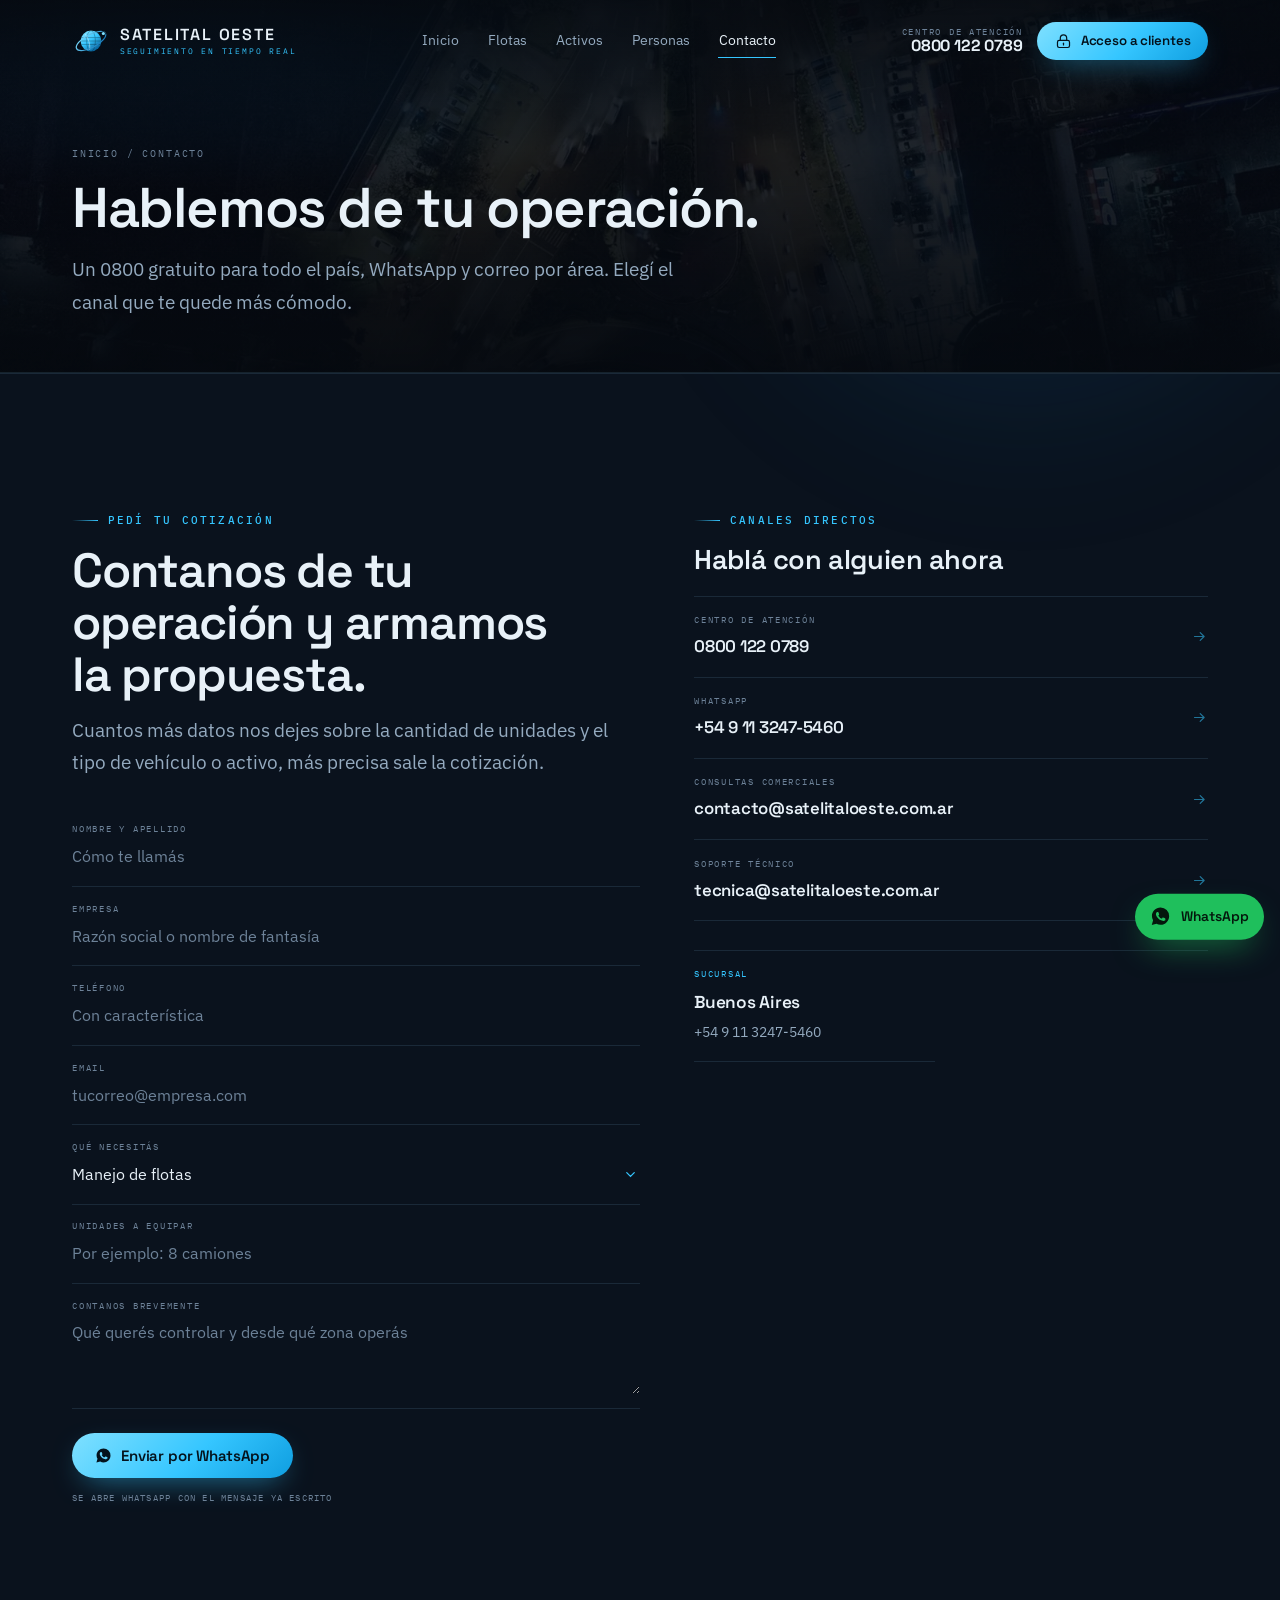
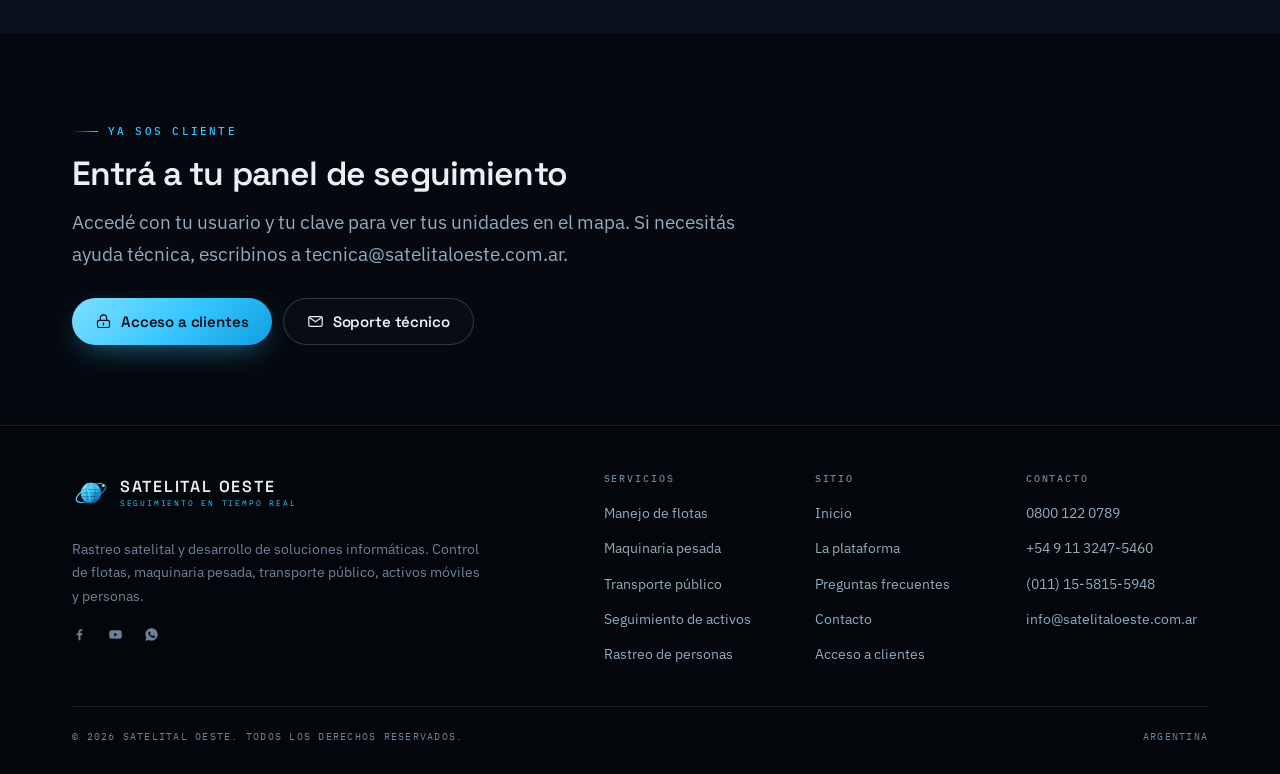
==== commit 1f04b156: "Saca la afirmacion de sucursal en Cordoba El cliente confirmo el 08/10/2026 que esa sucursal no exis" ====
--- a/contacto.html
+++ b/contacto.html
@@ -4,7 +4,7 @@
 <meta charset="utf-8">
 <meta name="viewport" content="width=device-width,initial-scale=1,viewport-fit=cover">
 <title>Contacto | Satelital Oeste — 0800 122 0789</title>
-<meta name="description" content="Contactate con Satelital Oeste: 0800 122 0789, WhatsApp, correo comercial y técnico, sucursales en Buenos Aires y Córdoba. Pedí tu cotización de rastreo satelital.">
+<meta name="description" content="Contactate con Satelital Oeste: 0800 122 0789, WhatsApp, correo comercial y técnico. Pedí tu cotización de rastreo satelital.">
 <meta name="theme-color" content="#05090f">
 <meta name="author" content="Satelital Oeste">
 <link rel="canonical" href="https://www.satelitaloeste.com.ar/contacto.html">
@@ -12,14 +12,14 @@
 <meta property="og:locale" content="es_AR">
 <meta property="og:site_name" content="Satelital Oeste">
 <meta property="og:title" content="Contacto | Satelital Oeste — 0800 122 0789">
-<meta property="og:description" content="Contactate con Satelital Oeste: 0800 122 0789, WhatsApp, correo comercial y técnico, sucursales en Buenos Aires y Córdoba. Pedí tu cotización de rastreo satelital.">
+<meta property="og:description" content="Contactate con Satelital Oeste: 0800 122 0789, WhatsApp, correo comercial y técnico. Pedí tu cotización de rastreo satelital.">
 <meta property="og:url" content="https://www.satelitaloeste.com.ar/contacto.html">
 <meta property="og:image" content="https://www.satelitaloeste.com.ar/assets/img/og.png">
 <meta property="og:image:width" content="1200">
 <meta property="og:image:height" content="630">
 <meta name="twitter:card" content="summary_large_image">
 <meta name="twitter:title" content="Contacto | Satelital Oeste — 0800 122 0789">
-<meta name="twitter:description" content="Contactate con Satelital Oeste: 0800 122 0789, WhatsApp, correo comercial y técnico, sucursales en Buenos Aires y Córdoba. Pedí tu cotización de rastreo satelital.">
+<meta name="twitter:description" content="Contactate con Satelital Oeste: 0800 122 0789, WhatsApp, correo comercial y técnico. Pedí tu cotización de rastreo satelital.">
 <meta name="twitter:image" content="https://www.satelitaloeste.com.ar/assets/img/og.png">
 <link rel="icon" href="assets/img/favicon.svg" type="image/svg+xml">
 <link rel="apple-touch-icon" href="assets/img/icon-180.png">
@@ -28,7 +28,7 @@
 <link rel="stylesheet" href="assets/css/fonts.css?v=13">
 <link rel="stylesheet" href="assets/css/site.css?v=13">
 <link rel="stylesheet" href="assets/css/blocks.css?v=13">
-<script type="application/ld+json">{"@context":"https://schema.org","@type":"LocalBusiness","@id":"https://www.satelitaloeste.com.ar/#negocio","name":"Satelital Oeste","slogan":"Seguimiento en tiempo real","description":"Rastreo satelital GPS en tiempo real para flotas de vehículos, maquinaria pesada, transporte público, activos móviles y personas. Sucursales en Buenos Aires y Córdoba.","url":"https://www.satelitaloeste.com.ar/","telephone":["+54-800-122-0789","+54-9-11-3247-5460","+54-9-11-5815-5948"],"email":"info@satelitaloeste.com.ar","areaServed":{"@type":"Country","name":"Argentina"},"address":[{"@type":"PostalAddress","addressRegion":"Buenos Aires","addressCountry":"AR"},{"@type":"PostalAddress","addressRegion":"Córdoba","addressCountry":"AR"}],"sameAs":["https://www.facebook.com/satelital.oeste.9","https://www.youtube.com/channel/UC23vfdtEky5iS7psJYRcIAw"],"knowsAbout":["Rastreo satelital","Gestión de flotas","Localización GPS","Seguimiento de activos"]}</script>
+<script type="application/ld+json">{"@context":"https://schema.org","@type":"LocalBusiness","@id":"https://www.satelitaloeste.com.ar/#negocio","name":"Satelital Oeste","slogan":"Seguimiento en tiempo real","description":"Rastreo satelital GPS en tiempo real para flotas de vehículos, maquinaria pesada, transporte público, activos móviles y personas. 0800 122 0789 para todo el país.","url":"https://www.satelitaloeste.com.ar/","telephone":["+54-800-122-0789","+54-9-11-3247-5460","+54-9-11-5815-5948"],"email":"info@satelitaloeste.com.ar","areaServed":{"@type":"Country","name":"Argentina"},"address":[{"@type":"PostalAddress","addressRegion":"Buenos Aires","addressCountry":"AR"}],"sameAs":["https://www.facebook.com/satelital.oeste.9","https://www.youtube.com/channel/UC23vfdtEky5iS7psJYRcIAw"],"knowsAbout":["Rastreo satelital","Gestión de flotas","Localización GPS","Seguimiento de activos"]}</script>
 </head>
 <body>
 <div id="pre"><div class="in"><div class="mark"><svg viewBox="0 0 64 64" role="img" aria-label="Satelital Oeste">
@@ -104,7 +104,7 @@
   <div class="wrap">
     <p class="crumb"><a href="index.html">Inicio</a> / Contacto</p>
     <h1>Hablemos de tu operación.</h1>
-    <p class="lead">Un 0800 gratuito para todo el país, WhatsApp, correo por área y sucursales en Buenos Aires y Córdoba. Elegí el canal que te quede más cómodo.</p>
+    <p class="lead">Un 0800 gratuito para todo el país, WhatsApp y correo por área. Elegí el canal que te quede más cómodo.</p>
   </div>
 </section>
 
@@ -196,7 +196,7 @@
 </svg>
           <span class="txt"><span class="n">Satelital Oeste</span><span class="t">Seguimiento en tiempo real</span></span>
         </a>
-        <p>Rastreo satelital y desarrollo de soluciones informáticas. Control de flotas, maquinaria pesada, transporte público, activos móviles y personas, con sucursales en Buenos Aires y Córdoba.</p>
+        <p>Rastreo satelital y desarrollo de soluciones informáticas. Control de flotas, maquinaria pesada, transporte público, activos móviles y personas.</p>
         <div class="ftr-soc">
           <a href="https://www.facebook.com/satelital.oeste.9" target="_blank" rel="noopener" aria-label="Facebook de Satelital Oeste"><svg class="fl" viewBox="0 0 24 24" aria-hidden="true"><path d="M13.5 21v-8h2.7l.4-3.1h-3.1V7.9c0-.9.25-1.5 1.55-1.5h1.65V3.63A22 22 0 0 0 14.3 3.5c-2.4 0-4.05 1.47-4.05 4.17V9.9H7.5V13h2.75v8z"/></svg></a>
           <a href="https://www.youtube.com/channel/UC23vfdtEky5iS7psJYRcIAw" target="_blank" rel="noopener" aria-label="Canal de YouTube de Satelital Oeste"><svg class="fl" viewBox="0 0 24 24" aria-hidden="true"><path d="M21.6 7.2a2.5 2.5 0 0 0-1.76-1.77C18.28 5 12 5 12 5s-6.28 0-7.84.43A2.5 2.5 0 0 0 2.4 7.2 26 26 0 0 0 2 12a26 26 0 0 0 .4 4.8 2.5 2.5 0 0 0 1.76 1.77C5.72 19 12 19 12 19s6.28 0 7.84-.43a2.5 2.5 0 0 0 1.76-1.77A26 26 0 0 0 22 12a26 26 0 0 0-.4-4.8ZM10 15V9l5.2 3z"/></svg></a>
@@ -237,7 +237,7 @@
     </div>
     <div class="ftr-bot">
       <p>&copy; <span id="y">2026</span> Satelital Oeste. Todos los derechos reservados.</p>
-      <p>Buenos Aires · Córdoba · Argentina</p>
+      <p>Argentina</p>
     </div>
   </div>
 </footer>
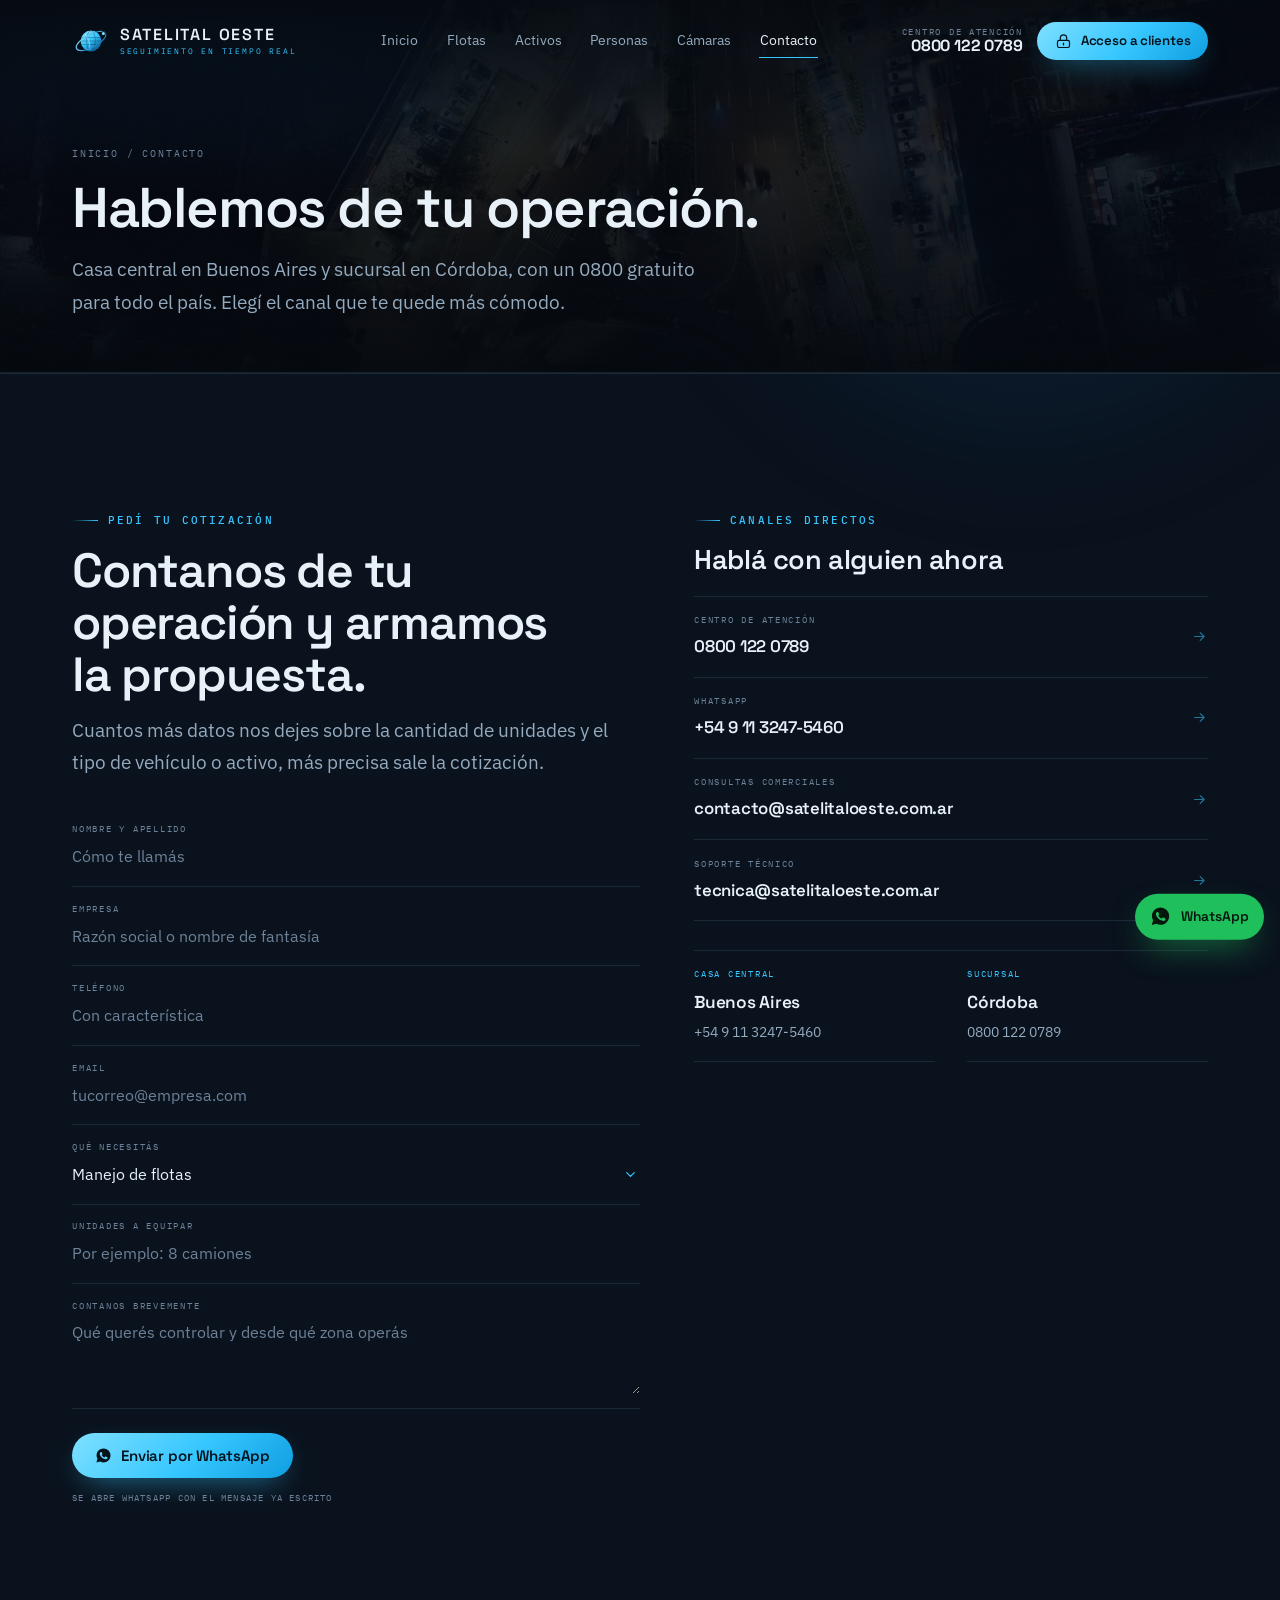
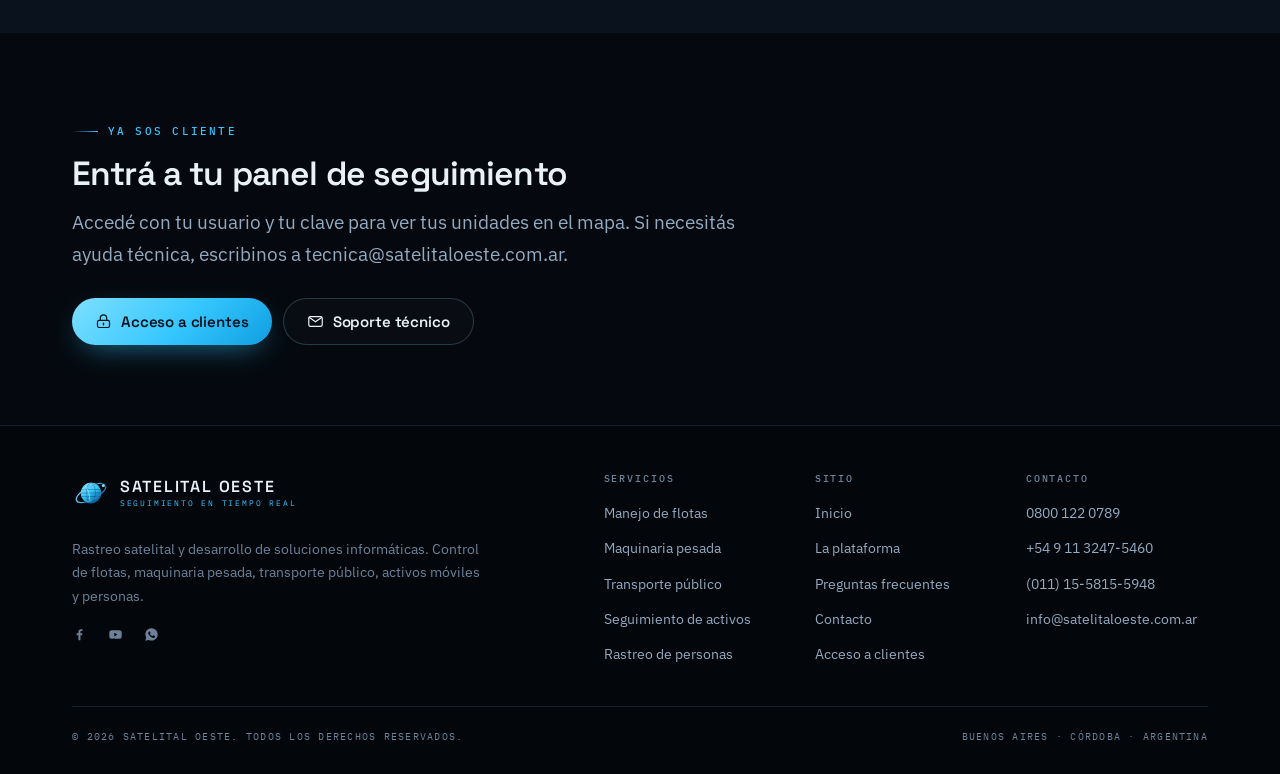
==== commit da86b2b2: "Pagina propia de videomonitoreo movil y vuelve la sucursal de Cordoba Las camaras pasan de ser una s" ====
--- a/contacto.html
+++ b/contacto.html
@@ -4,7 +4,7 @@
 <meta charset="utf-8">
 <meta name="viewport" content="width=device-width,initial-scale=1,viewport-fit=cover">
 <title>Contacto | Satelital Oeste — 0800 122 0789</title>
-<meta name="description" content="Contactate con Satelital Oeste: 0800 122 0789, WhatsApp, correo comercial y técnico. Pedí tu cotización de rastreo satelital.">
+<meta name="description" content="Contactate con Satelital Oeste: 0800 122 0789, WhatsApp y correo comercial y técnico. Casa central en Buenos Aires y sucursal en Córdoba.">
 <meta name="theme-color" content="#05090f">
 <meta name="author" content="Satelital Oeste">
 <link rel="canonical" href="https://www.satelitaloeste.com.ar/contacto.html">
@@ -12,14 +12,14 @@
 <meta property="og:locale" content="es_AR">
 <meta property="og:site_name" content="Satelital Oeste">
 <meta property="og:title" content="Contacto | Satelital Oeste — 0800 122 0789">
-<meta property="og:description" content="Contactate con Satelital Oeste: 0800 122 0789, WhatsApp, correo comercial y técnico. Pedí tu cotización de rastreo satelital.">
+<meta property="og:description" content="Contactate con Satelital Oeste: 0800 122 0789, WhatsApp y correo comercial y técnico. Casa central en Buenos Aires y sucursal en Córdoba.">
 <meta property="og:url" content="https://www.satelitaloeste.com.ar/contacto.html">
 <meta property="og:image" content="https://www.satelitaloeste.com.ar/assets/img/og.png">
 <meta property="og:image:width" content="1200">
 <meta property="og:image:height" content="630">
 <meta name="twitter:card" content="summary_large_image">
 <meta name="twitter:title" content="Contacto | Satelital Oeste — 0800 122 0789">
-<meta name="twitter:description" content="Contactate con Satelital Oeste: 0800 122 0789, WhatsApp, correo comercial y técnico. Pedí tu cotización de rastreo satelital.">
+<meta name="twitter:description" content="Contactate con Satelital Oeste: 0800 122 0789, WhatsApp y correo comercial y técnico. Casa central en Buenos Aires y sucursal en Córdoba.">
 <meta name="twitter:image" content="https://www.satelitaloeste.com.ar/assets/img/og.png">
 <link rel="icon" href="assets/img/favicon.svg" type="image/svg+xml">
 <link rel="apple-touch-icon" href="assets/img/icon-180.png">
@@ -28,7 +28,7 @@
 <link rel="stylesheet" href="assets/css/fonts.css?v=13">
 <link rel="stylesheet" href="assets/css/site.css?v=13">
 <link rel="stylesheet" href="assets/css/blocks.css?v=13">
-<script type="application/ld+json">{"@context":"https://schema.org","@type":"LocalBusiness","@id":"https://www.satelitaloeste.com.ar/#negocio","name":"Satelital Oeste","slogan":"Seguimiento en tiempo real","description":"Rastreo satelital GPS en tiempo real para flotas de vehículos, maquinaria pesada, transporte público, activos móviles y personas. 0800 122 0789 para todo el país.","url":"https://www.satelitaloeste.com.ar/","telephone":["+54-800-122-0789","+54-9-11-3247-5460","+54-9-11-5815-5948"],"email":"info@satelitaloeste.com.ar","areaServed":{"@type":"Country","name":"Argentina"},"address":[{"@type":"PostalAddress","addressRegion":"Buenos Aires","addressCountry":"AR"}],"sameAs":["https://www.facebook.com/satelital.oeste.9","https://www.youtube.com/channel/UC23vfdtEky5iS7psJYRcIAw"],"knowsAbout":["Rastreo satelital","Gestión de flotas","Localización GPS","Seguimiento de activos"]}</script>
+<script type="application/ld+json">{"@context":"https://schema.org","@type":"LocalBusiness","@id":"https://www.satelitaloeste.com.ar/#negocio","name":"Satelital Oeste","slogan":"Seguimiento en tiempo real","description":"Rastreo satelital GPS en tiempo real para flotas de vehículos, maquinaria pesada, transporte público, activos móviles y personas. Casa central en Buenos Aires y sucursal en Córdoba.","url":"https://www.satelitaloeste.com.ar/","telephone":["+54-800-122-0789","+54-9-11-3247-5460","+54-9-11-5815-5948"],"email":"info@satelitaloeste.com.ar","areaServed":{"@type":"Country","name":"Argentina"},"address":[{"@type":"PostalAddress","addressRegion":"Buenos Aires","addressCountry":"AR"},{"@type":"PostalAddress","addressRegion":"Córdoba","addressCountry":"AR"}],"sameAs":["https://www.facebook.com/satelital.oeste.9","https://www.youtube.com/channel/UC23vfdtEky5iS7psJYRcIAw"],"knowsAbout":["Rastreo satelital","Gestión de flotas","Localización GPS","Seguimiento de activos"]}</script>
 </head>
 <body>
 <div id="pre"><div class="in"><div class="mark"><svg viewBox="0 0 64 64" role="img" aria-label="Satelital Oeste">
@@ -76,7 +76,7 @@
 </svg>
       <span class="txt"><span class="n">Satelital Oeste</span><span class="t">Seguimiento en tiempo real</span></span>
     </a>
-    <nav class="nav" aria-label="Principal"><a href="index.html">Inicio</a><a href="manejo-de-flotas.html">Flotas</a><a href="localizacion-activos.html">Activos</a><a href="rastreo-de-personas.html">Personas</a><a href="contacto.html" aria-current="page">Contacto</a></nav>
+    <nav class="nav" aria-label="Principal"><a href="index.html">Inicio</a><a href="manejo-de-flotas.html">Flotas</a><a href="localizacion-activos.html">Activos</a><a href="rastreo-de-personas.html">Personas</a><a href="videomonitoreo-movil.html">Cámaras</a><a href="contacto.html" aria-current="page">Contacto</a></nav>
     <div class="hdr-cta">
       <a class="hdr-tel" href="tel:08001220789"><span>Centro de atención</span><b>0800 122 0789</b></a>
       <a class="btn btn--pri" href="http://www.seguimiento.from-ar.com/avl/index.php" target="_blank" rel="noopener"><svg class="ln" viewBox="0 0 24 24" aria-hidden="true"><rect x="3.5" y="10.5" width="17" height="10" rx="2.4"/><path d="M7.5 10.5V7.2a4.5 4.5 0 0 1 9 0v3.3"/><path d="M12 14.4v2.4"/></svg> Acceso a clientes</a>
@@ -88,7 +88,7 @@
 </header>
 <div class="drawer" id="drawer">
   <nav aria-label="Menú">
-    <a class="d-link" href="index.html"><i>01</i>Inicio</a><a class="d-link" href="manejo-de-flotas.html"><i>02</i>Manejo de flotas</a><a class="d-link" href="localizacion-activos.html"><i>03</i>Seguimiento de activos</a><a class="d-link" href="rastreo-de-personas.html"><i>04</i>Rastreo de personas</a><a class="d-link" href="contacto.html"><i>05</i>Contacto</a>
+    <a class="d-link" href="index.html"><i>01</i>Inicio</a><a class="d-link" href="manejo-de-flotas.html"><i>02</i>Manejo de flotas</a><a class="d-link" href="localizacion-activos.html"><i>03</i>Seguimiento de activos</a><a class="d-link" href="rastreo-de-personas.html"><i>04</i>Rastreo de personas</a><a class="d-link" href="videomonitoreo-movil.html"><i>05</i>Videomonitoreo móvil</a><a class="d-link" href="contacto.html"><i>06</i>Contacto</a>
   </nav>
   <div class="d-foot">
     <a class="d-tel" href="tel:08001220789">Centro de atención<b>0800 122 0789</b></a>
@@ -104,7 +104,7 @@
   <div class="wrap">
     <p class="crumb"><a href="index.html">Inicio</a> / Contacto</p>
     <h1>Hablemos de tu operación.</h1>
-    <p class="lead">Un 0800 gratuito para todo el país, WhatsApp y correo por área. Elegí el canal que te quede más cómodo.</p>
+    <p class="lead">Casa central en Buenos Aires y sucursal en Córdoba, con un 0800 gratuito para todo el país. Elegí el canal que te quede más cómodo.</p>
   </div>
 </section>
 
@@ -147,7 +147,8 @@
           <a href="mailto:tecnica@satelitaloeste.com.ar"><span class="k">Soporte técnico</span><span class="v">tecnica@satelitaloeste.com.ar</span><svg class="ln" viewBox="0 0 24 24" aria-hidden="true"><path d="M5 12h13M13 6.5 18.5 12 13 17.5"/></svg></a>
         </div>
         <ul class="branch">
-          <li><span>Sucursal</span><b>Buenos Aires</b><p><a href="tel:+5491132475460">+54 9 11 3247-5460</a></p></li>
+          <li><span>Casa central</span><b>Buenos Aires</b><p><a href="tel:+5491132475460">+54 9 11 3247-5460</a></p></li>
+          <li><span>Sucursal</span><b>Córdoba</b><p><a href="tel:08001220789">0800 122 0789</a></p></li>
         </ul>
       </div>
     </div>
@@ -237,7 +238,7 @@
     </div>
     <div class="ftr-bot">
       <p>&copy; <span id="y">2026</span> Satelital Oeste. Todos los derechos reservados.</p>
-      <p>Argentina</p>
+      <p>Buenos Aires · Córdoba · Argentina</p>
     </div>
   </div>
 </footer>
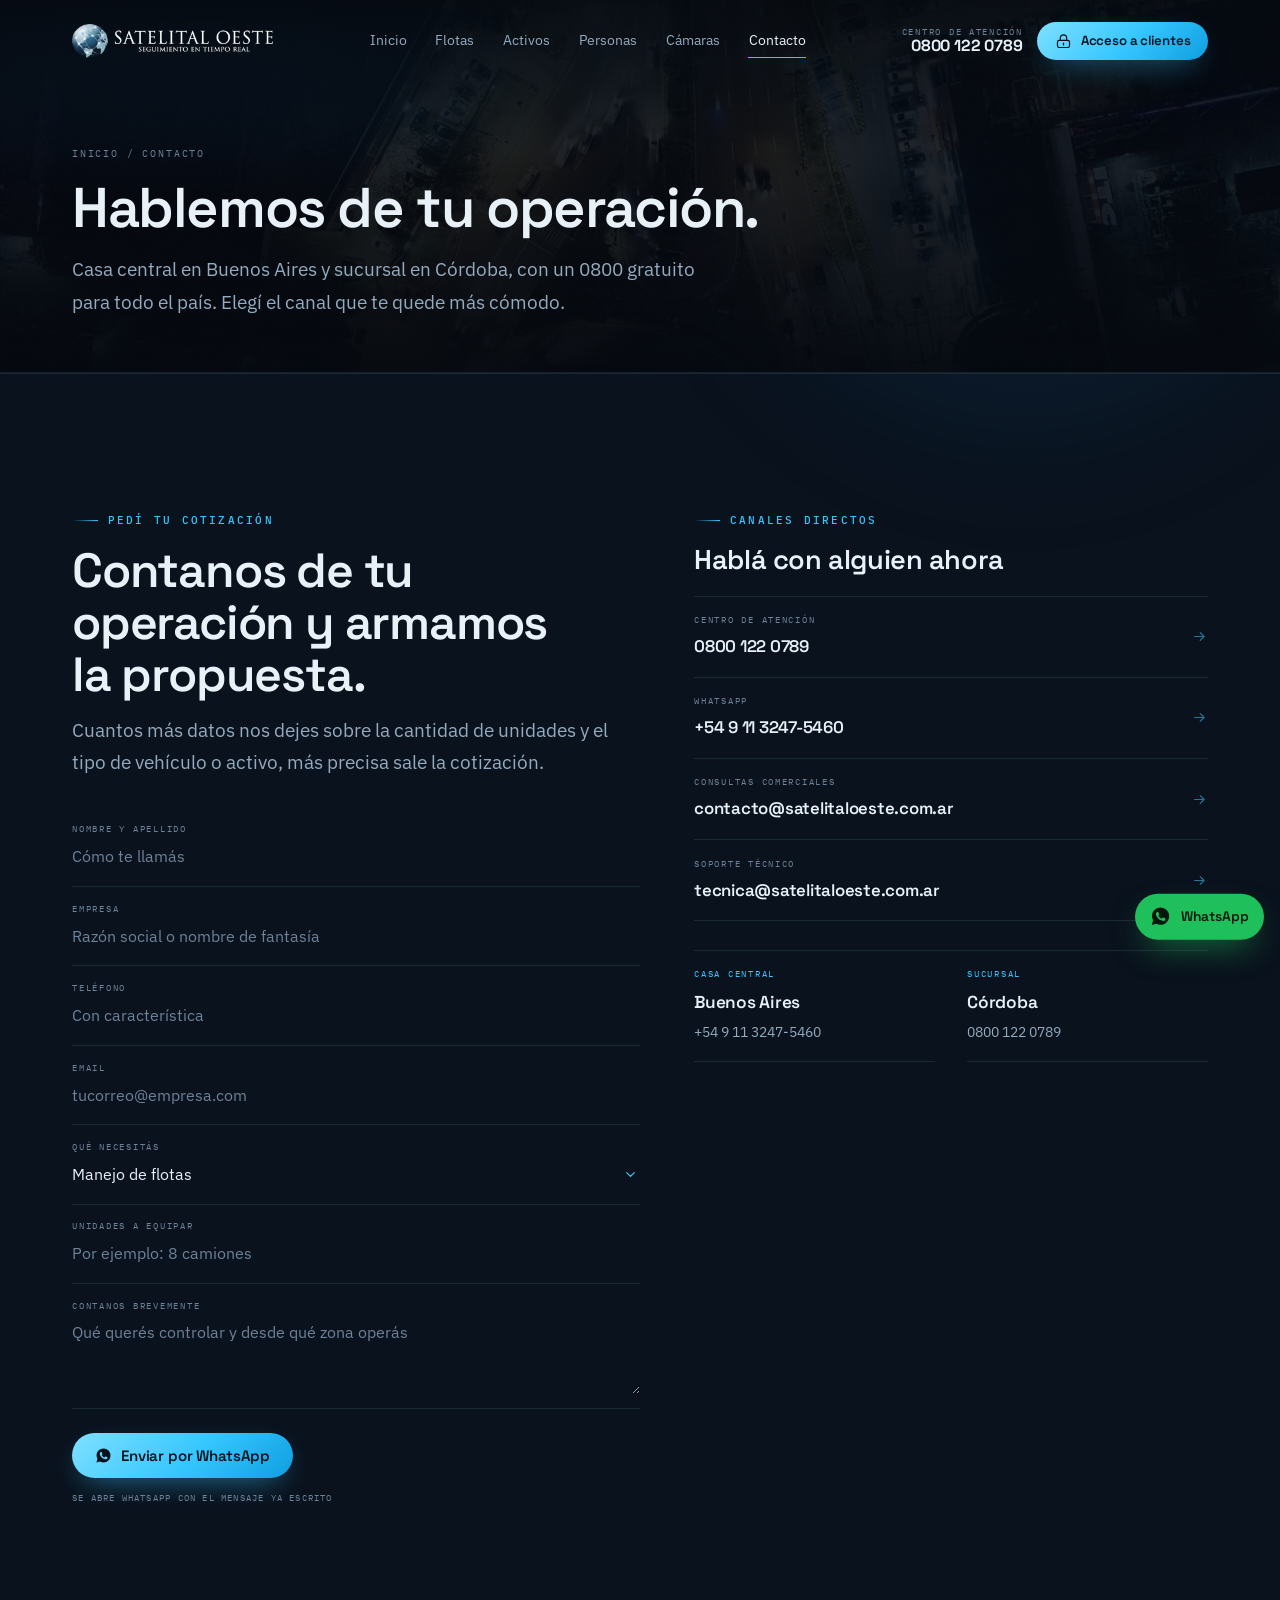
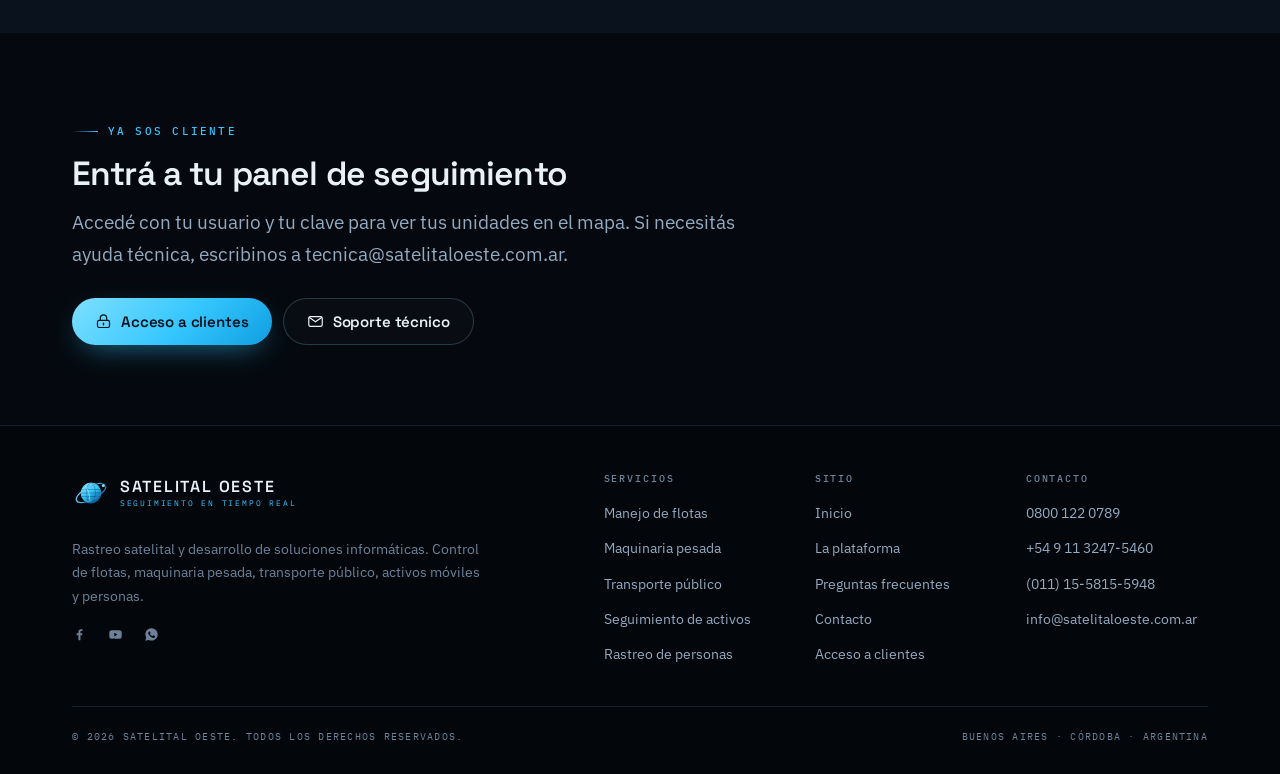
==== commit a9cd0e82: "Logo real de la marca y tres correcciones del cliente Cambia el isologo redibujado en vector por el " ====
--- a/contacto.html
+++ b/contacto.html
@@ -54,29 +54,10 @@
 
 <header class="hdr">
   <div class="wrap bar">
-    <a class="logo" href="index.html" aria-label="Satelital Oeste — inicio">
-      <svg viewBox="0 0 64 64" role="img" aria-label="Satelital Oeste">
-<defs>
-<linearGradient id="gh" x1="18%" y1="6%" x2="82%" y2="96%">
-<stop offset="0" stop-color="#7fe0ff"/><stop offset=".45" stop-color="#35c6ff"/><stop offset="1" stop-color="#00548d"/>
-</linearGradient>
-<linearGradient id="oh" x1="0%" y1="0%" x2="100%" y2="100%">
-<stop offset="0" stop-color="#7fe0ff"/><stop offset="1" stop-color="#0d6fb4"/>
-</linearGradient>
-</defs>
-<circle cx="32" cy="32" r="17.5" fill="url(#gh)"/>
-<g fill="none" stroke="#04121c" stroke-width="1.15" opacity=".42">
-<ellipse cx="32" cy="32" rx="7.4" ry="17.5"/>
-<path d="M15.4 26.2h33.2M14.5 32h35M15.4 37.8h33.2"/>
-</g>
-<path d="M22.5 20.6c3.4 4.6 6.2 11 7.1 17.6.4 2.9.4 5.7.1 8.3" fill="none" stroke="#eaf7ff" stroke-width="1.5" opacity=".5" stroke-linecap="round"/>
-<ellipse cx="32" cy="32" rx="27.5" ry="11" fill="none" stroke="url(#oh)" stroke-width="2.1" transform="rotate(-28 32 32)" stroke-linecap="round"/>
-<circle cx="52.8" cy="19.4" r="4" fill="#04121c"/>
-<circle cx="52.8" cy="19.4" r="2.6" fill="#7fe0ff"/>
-</svg>
-      <span class="txt"><span class="n">Satelital Oeste</span><span class="t">Seguimiento en tiempo real</span></span>
+    <a class="logo" href="/" aria-label="Satelital Oeste — inicio">
+      <img class="logo-img" src="assets/img/logo-320.webp" srcset="assets/img/logo-320.webp 320w, assets/img/logo-480.webp 480w, assets/img/logo-640.webp 640w" sizes="190px" width="640" height="394" alt="Satelital Oeste — seguimiento en tiempo real">
     </a>
-    <nav class="nav" aria-label="Principal"><a href="index.html">Inicio</a><a href="manejo-de-flotas.html">Flotas</a><a href="localizacion-activos.html">Activos</a><a href="rastreo-de-personas.html">Personas</a><a href="videomonitoreo-movil.html">Cámaras</a><a href="contacto.html" aria-current="page">Contacto</a></nav>
+    <nav class="nav" aria-label="Principal"><a href="/">Inicio</a><a href="manejo-de-flotas.html">Flotas</a><a href="localizacion-activos.html">Activos</a><a href="rastreo-de-personas.html">Personas</a><a href="videomonitoreo-movil.html">Cámaras</a><a href="contacto.html" aria-current="page">Contacto</a></nav>
     <div class="hdr-cta">
       <a class="hdr-tel" href="tel:08001220789"><span>Centro de atención</span><b>0800 122 0789</b></a>
       <a class="btn btn--pri" href="http://www.seguimiento.from-ar.com/avl/index.php" target="_blank" rel="noopener"><svg class="ln" viewBox="0 0 24 24" aria-hidden="true"><rect x="3.5" y="10.5" width="17" height="10" rx="2.4"/><path d="M7.5 10.5V7.2a4.5 4.5 0 0 1 9 0v3.3"/><path d="M12 14.4v2.4"/></svg> Acceso a clientes</a>
@@ -88,7 +69,7 @@
 </header>
 <div class="drawer" id="drawer">
   <nav aria-label="Menú">
-    <a class="d-link" href="index.html"><i>01</i>Inicio</a><a class="d-link" href="manejo-de-flotas.html"><i>02</i>Manejo de flotas</a><a class="d-link" href="localizacion-activos.html"><i>03</i>Seguimiento de activos</a><a class="d-link" href="rastreo-de-personas.html"><i>04</i>Rastreo de personas</a><a class="d-link" href="videomonitoreo-movil.html"><i>05</i>Videomonitoreo móvil</a><a class="d-link" href="contacto.html"><i>06</i>Contacto</a>
+    <a class="d-link" href="/"><i>01</i>Inicio</a><a class="d-link" href="manejo-de-flotas.html"><i>02</i>Manejo de flotas</a><a class="d-link" href="localizacion-activos.html"><i>03</i>Seguimiento de activos</a><a class="d-link" href="rastreo-de-personas.html"><i>04</i>Rastreo de personas</a><a class="d-link" href="videomonitoreo-movil.html"><i>05</i>Videomonitoreo móvil</a><a class="d-link" href="contacto.html"><i>06</i>Contacto</a>
   </nav>
   <div class="d-foot">
     <a class="d-tel" href="tel:08001220789">Centro de atención<b>0800 122 0789</b></a>
@@ -102,7 +83,7 @@
 <section class="phero">
   <div class="foto"><img src="assets/img/ruta-noche-1000.webp" srcset="assets/img/ruta-noche-1000.webp 1000w, assets/img/ruta-noche-1600.webp 1600w" sizes="100vw" width="1600" height="900" alt="Vista aérea nocturna de una ciudad con el tránsito iluminado" loading="eager" fetchpriority="high" decoding="async"></div>
   <div class="wrap">
-    <p class="crumb"><a href="index.html">Inicio</a> / Contacto</p>
+    <p class="crumb"><a href="/">Inicio</a> / Contacto</p>
     <h1>Hablemos de tu operación.</h1>
     <p class="lead">Casa central en Buenos Aires y sucursal en Córdoba, con un 0800 gratuito para todo el país. Elegí el canal que te quede más cómodo.</p>
   </div>
@@ -175,7 +156,7 @@
   <div class="wrap">
     <div class="ftr-top">
       <div class="ftr-brand">
-        <a class="logo" href="index.html" aria-label="Satelital Oeste">
+        <a class="logo" href="/" aria-label="Satelital Oeste">
           <svg viewBox="0 0 64 64" role="img" aria-label="Satelital Oeste">
 <defs>
 <linearGradient id="gf" x1="18%" y1="6%" x2="82%" y2="96%">
@@ -218,9 +199,9 @@
         <div>
           <h4>Sitio</h4>
           <ul>
-            <li><a href="index.html">Inicio</a></li>
-            <li><a href="index.html#plataforma">La plataforma</a></li>
-            <li><a href="index.html#preguntas">Preguntas frecuentes</a></li>
+            <li><a href="/">Inicio</a></li>
+            <li><a href="/#plataforma">La plataforma</a></li>
+            <li><a href="/#preguntas">Preguntas frecuentes</a></li>
             <li><a href="contacto.html">Contacto</a></li>
             <li><a href="http://www.seguimiento.from-ar.com/avl/index.php" target="_blank" rel="noopener">Acceso a clientes</a></li>
           </ul>
--- a/assets/css/site.css
+++ b/assets/css/site.css
@@ -182,3 +182,7 @@
   .logo svg{width:38px;height:38px}
   .logo .n{font-size:1rem}
 }
+
+/* Logo real de la marca (reemplaza al vector redibujado) */
+.logo-img{height:34px;width:auto;display:block}
+@media (max-width:760px){.logo-img{height:27px}}
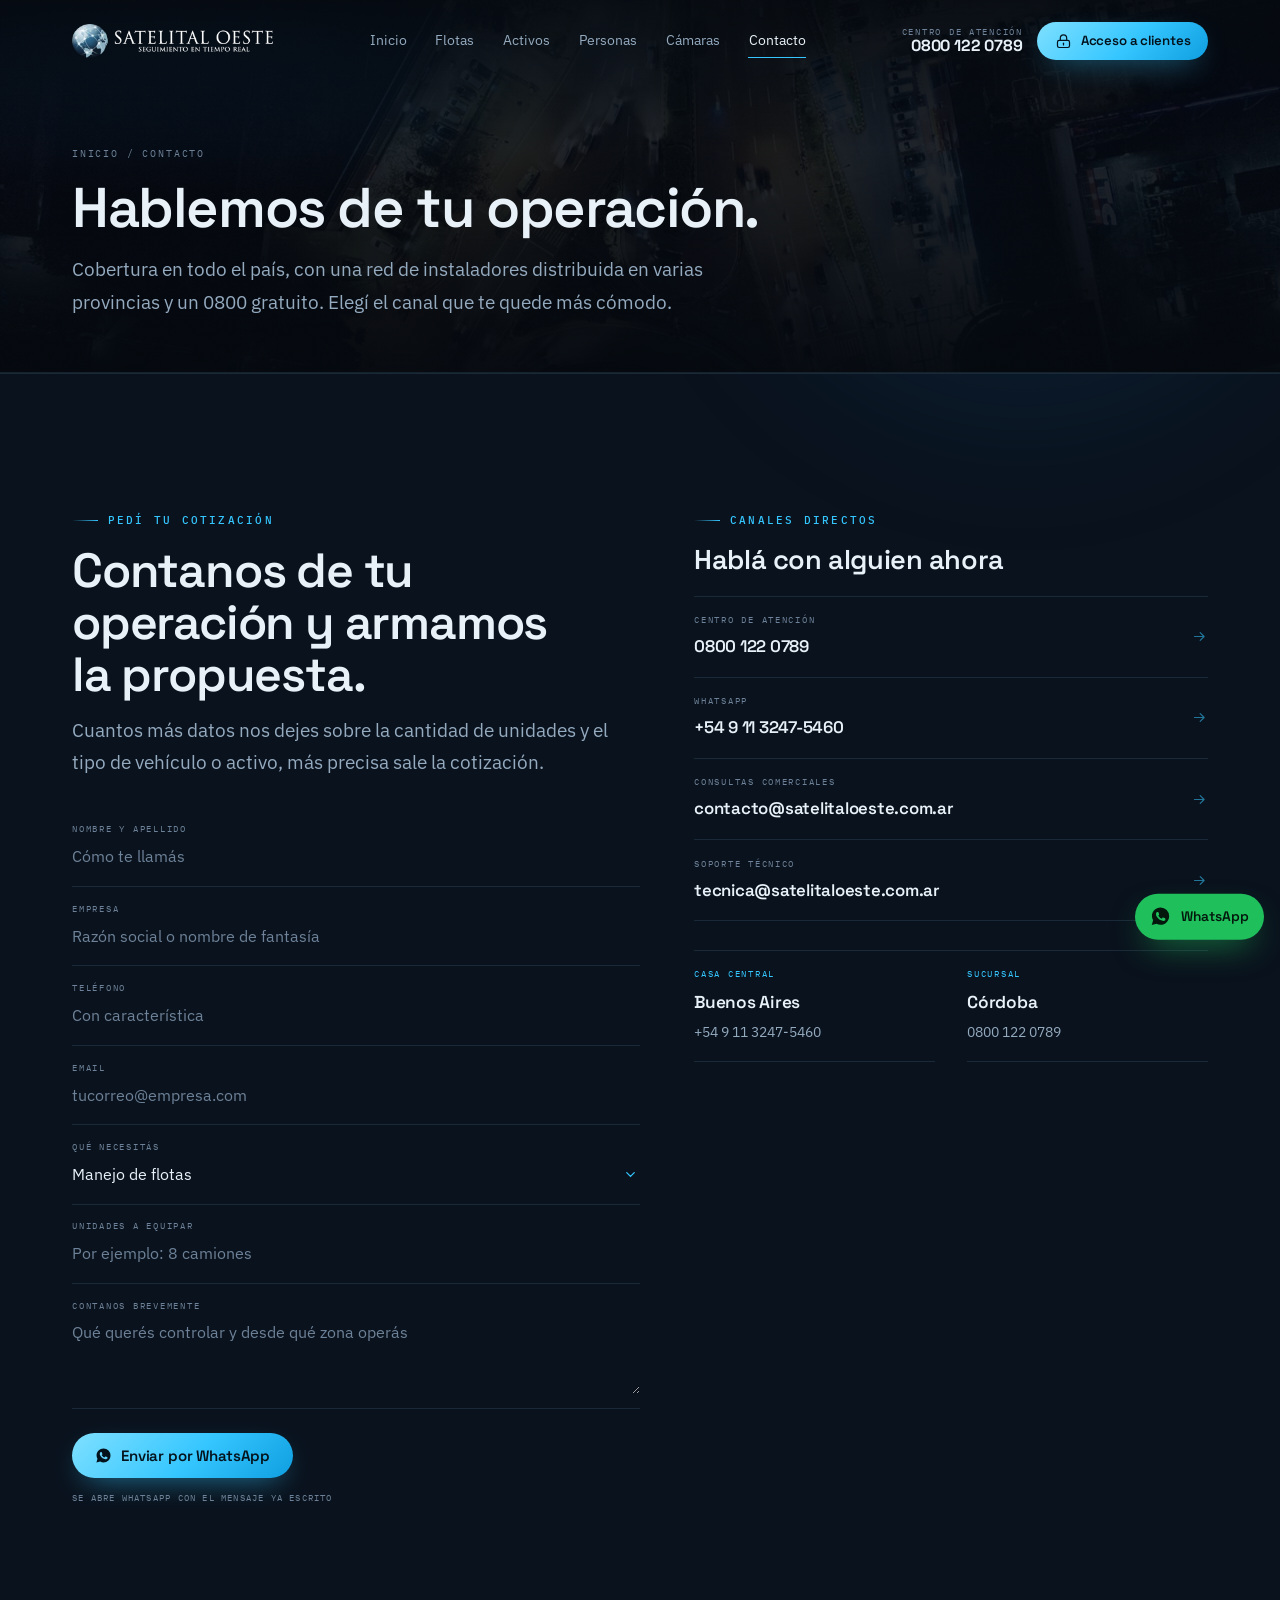
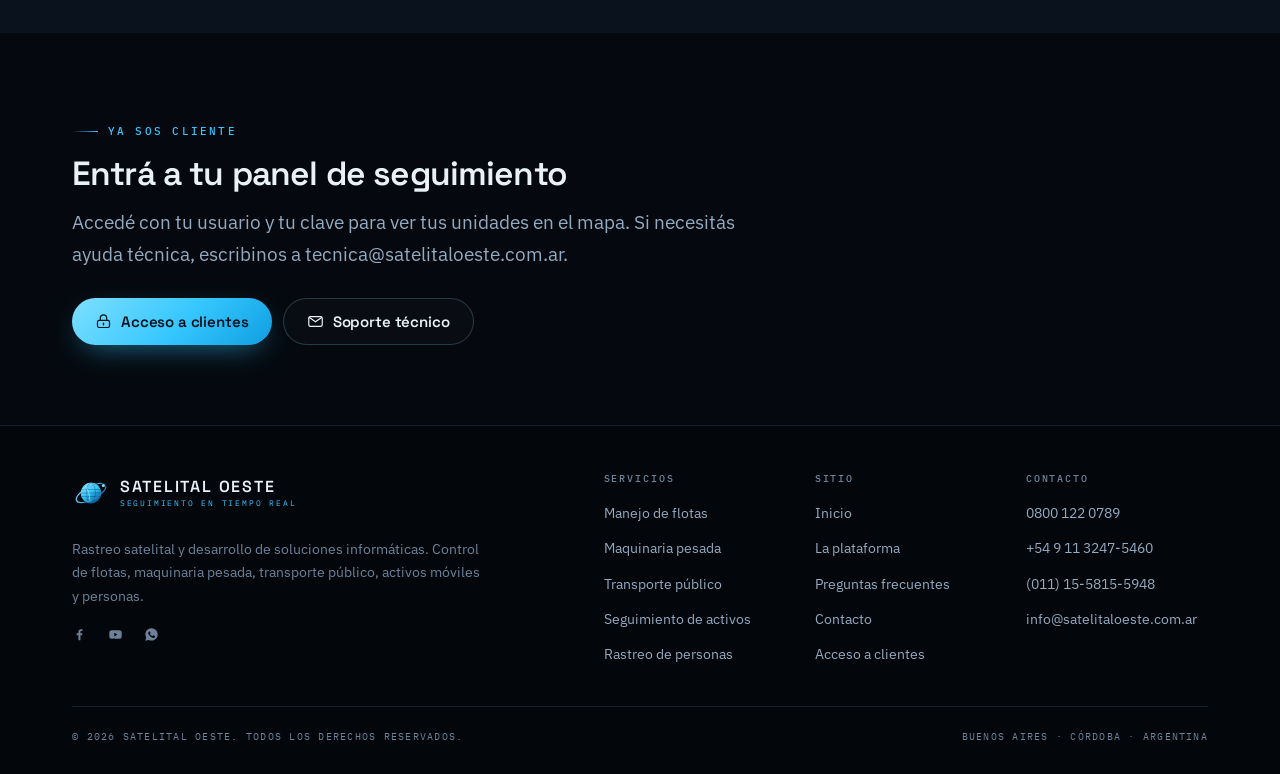
==== commit cdd78866: "Cobertura nacional por red de instaladores y estado del motor El cliente precisa que la cobertura es" ====
--- a/contacto.html
+++ b/contacto.html
@@ -4,7 +4,7 @@
 <meta charset="utf-8">
 <meta name="viewport" content="width=device-width,initial-scale=1,viewport-fit=cover">
 <title>Contacto | Satelital Oeste — 0800 122 0789</title>
-<meta name="description" content="Contactate con Satelital Oeste: 0800 122 0789, WhatsApp y correo comercial y técnico. Casa central en Buenos Aires y sucursal en Córdoba.">
+<meta name="description" content="Contactate con Satelital Oeste: 0800 122 0789, WhatsApp y correo comercial y técnico. Cobertura en todo el país con red de instaladores en varias provincias.">
 <meta name="theme-color" content="#05090f">
 <meta name="author" content="Satelital Oeste">
 <link rel="canonical" href="https://www.satelitaloeste.com.ar/contacto.html">
@@ -12,14 +12,14 @@
 <meta property="og:locale" content="es_AR">
 <meta property="og:site_name" content="Satelital Oeste">
 <meta property="og:title" content="Contacto | Satelital Oeste — 0800 122 0789">
-<meta property="og:description" content="Contactate con Satelital Oeste: 0800 122 0789, WhatsApp y correo comercial y técnico. Casa central en Buenos Aires y sucursal en Córdoba.">
+<meta property="og:description" content="Contactate con Satelital Oeste: 0800 122 0789, WhatsApp y correo comercial y técnico. Cobertura en todo el país con red de instaladores en varias provincias.">
 <meta property="og:url" content="https://www.satelitaloeste.com.ar/contacto.html">
 <meta property="og:image" content="https://www.satelitaloeste.com.ar/assets/img/og.png">
 <meta property="og:image:width" content="1200">
 <meta property="og:image:height" content="630">
 <meta name="twitter:card" content="summary_large_image">
 <meta name="twitter:title" content="Contacto | Satelital Oeste — 0800 122 0789">
-<meta name="twitter:description" content="Contactate con Satelital Oeste: 0800 122 0789, WhatsApp y correo comercial y técnico. Casa central en Buenos Aires y sucursal en Córdoba.">
+<meta name="twitter:description" content="Contactate con Satelital Oeste: 0800 122 0789, WhatsApp y correo comercial y técnico. Cobertura en todo el país con red de instaladores en varias provincias.">
 <meta name="twitter:image" content="https://www.satelitaloeste.com.ar/assets/img/og.png">
 <link rel="icon" href="assets/img/favicon.svg" type="image/svg+xml">
 <link rel="apple-touch-icon" href="assets/img/icon-180.png">
@@ -28,7 +28,7 @@
 <link rel="stylesheet" href="assets/css/fonts.css?v=13">
 <link rel="stylesheet" href="assets/css/site.css?v=13">
 <link rel="stylesheet" href="assets/css/blocks.css?v=13">
-<script type="application/ld+json">{"@context":"https://schema.org","@type":"LocalBusiness","@id":"https://www.satelitaloeste.com.ar/#negocio","name":"Satelital Oeste","slogan":"Seguimiento en tiempo real","description":"Rastreo satelital GPS en tiempo real para flotas de vehículos, maquinaria pesada, transporte público, activos móviles y personas. Casa central en Buenos Aires y sucursal en Córdoba.","url":"https://www.satelitaloeste.com.ar/","telephone":["+54-800-122-0789","+54-9-11-3247-5460","+54-9-11-5815-5948"],"email":"info@satelitaloeste.com.ar","areaServed":{"@type":"Country","name":"Argentina"},"address":[{"@type":"PostalAddress","addressRegion":"Buenos Aires","addressCountry":"AR"},{"@type":"PostalAddress","addressRegion":"Córdoba","addressCountry":"AR"}],"sameAs":["https://www.facebook.com/satelital.oeste.9","https://www.youtube.com/channel/UC23vfdtEky5iS7psJYRcIAw"],"knowsAbout":["Rastreo satelital","Gestión de flotas","Localización GPS","Seguimiento de activos"]}</script>
+<script type="application/ld+json">{"@context":"https://schema.org","@type":"LocalBusiness","@id":"https://www.satelitaloeste.com.ar/#negocio","name":"Satelital Oeste","slogan":"Seguimiento en tiempo real","description":"Rastreo satelital GPS en tiempo real para flotas de vehículos, maquinaria pesada, transporte público, activos móviles y personas. Cobertura en todo el país.","url":"https://www.satelitaloeste.com.ar/","telephone":["+54-800-122-0789","+54-9-11-3247-5460","+54-9-11-5815-5948"],"email":"info@satelitaloeste.com.ar","areaServed":{"@type":"Country","name":"Argentina"},"address":[{"@type":"PostalAddress","addressRegion":"Buenos Aires","addressCountry":"AR"},{"@type":"PostalAddress","addressRegion":"Córdoba","addressCountry":"AR"}],"sameAs":["https://www.facebook.com/satelital.oeste.9","https://www.youtube.com/channel/UC23vfdtEky5iS7psJYRcIAw"],"knowsAbout":["Rastreo satelital","Gestión de flotas","Localización GPS","Seguimiento de activos"]}</script>
 </head>
 <body>
 <div id="pre"><div class="in"><div class="mark"><svg viewBox="0 0 64 64" role="img" aria-label="Satelital Oeste">
@@ -85,7 +85,7 @@
   <div class="wrap">
     <p class="crumb"><a href="/">Inicio</a> / Contacto</p>
     <h1>Hablemos de tu operación.</h1>
-    <p class="lead">Casa central en Buenos Aires y sucursal en Córdoba, con un 0800 gratuito para todo el país. Elegí el canal que te quede más cómodo.</p>
+    <p class="lead">Cobertura en todo el país, con una red de instaladores distribuida en varias provincias y un 0800 gratuito. Elegí el canal que te quede más cómodo.</p>
   </div>
 </section>
 
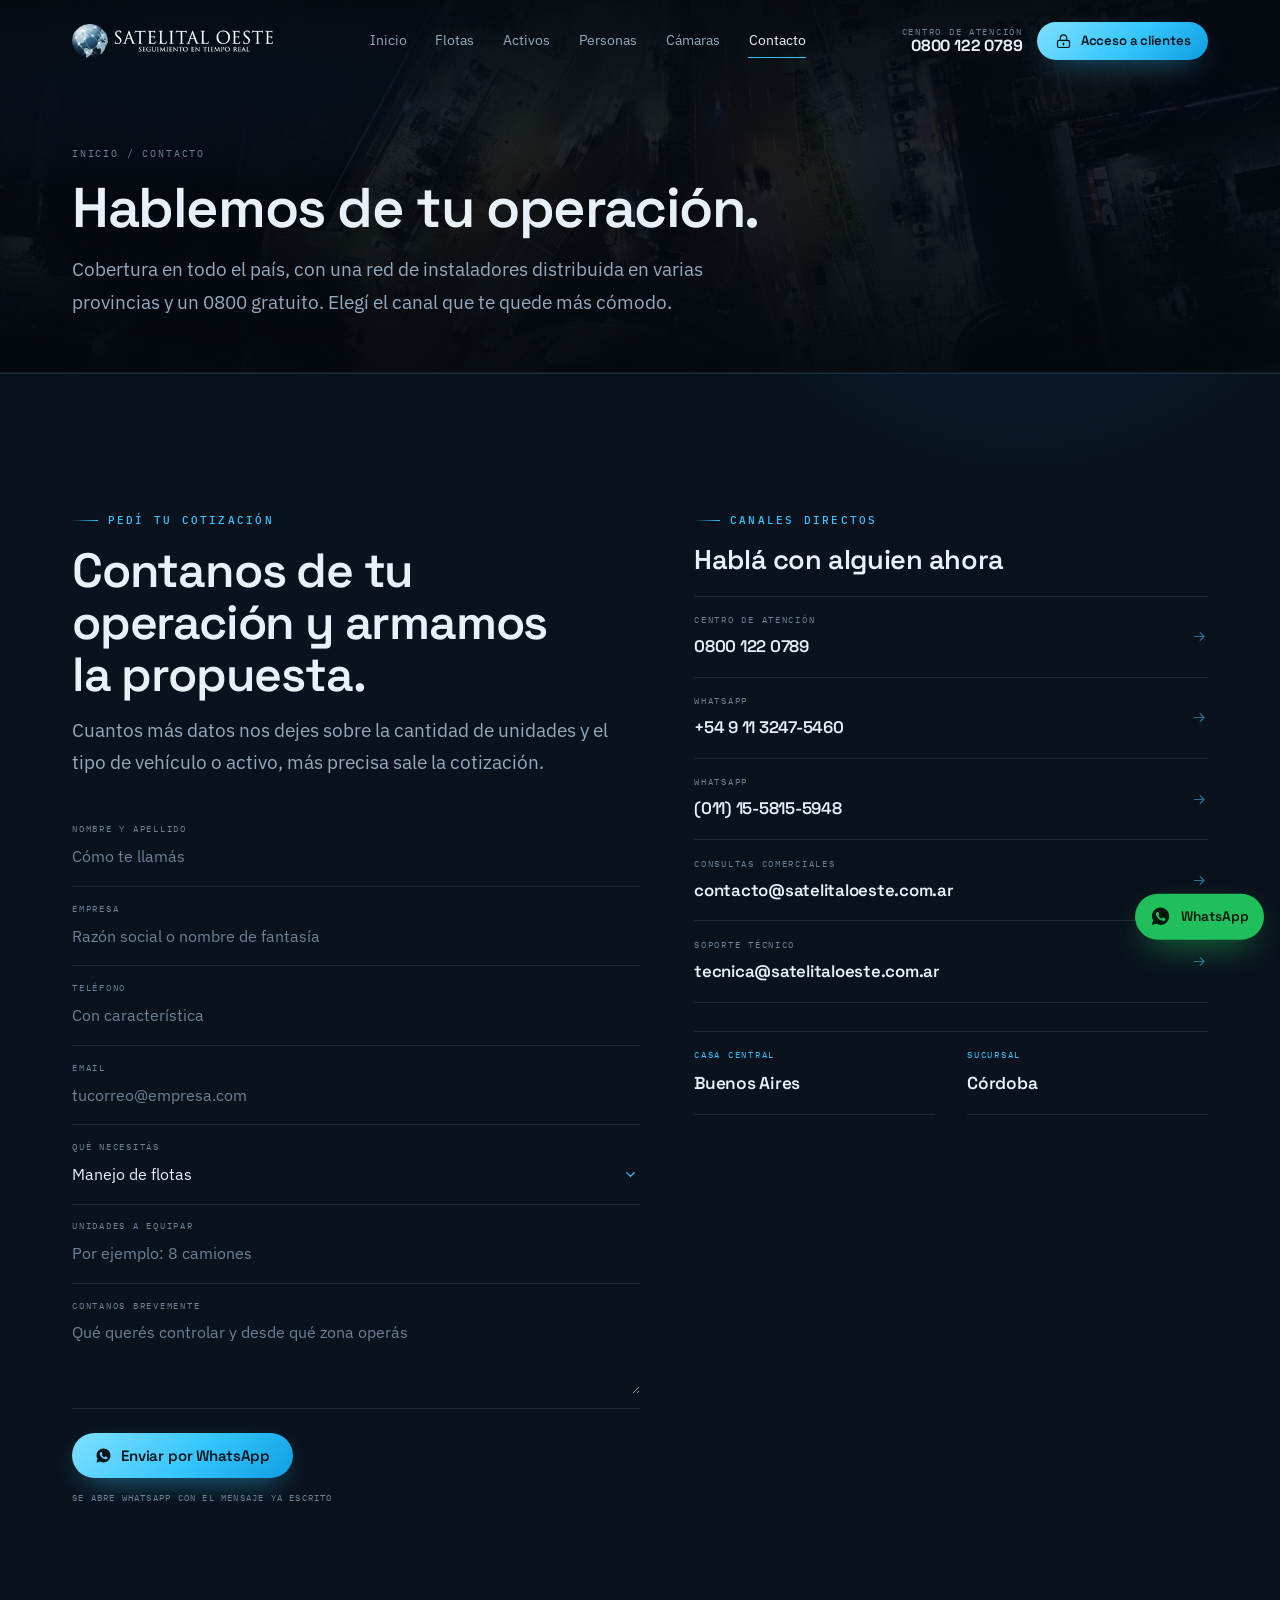
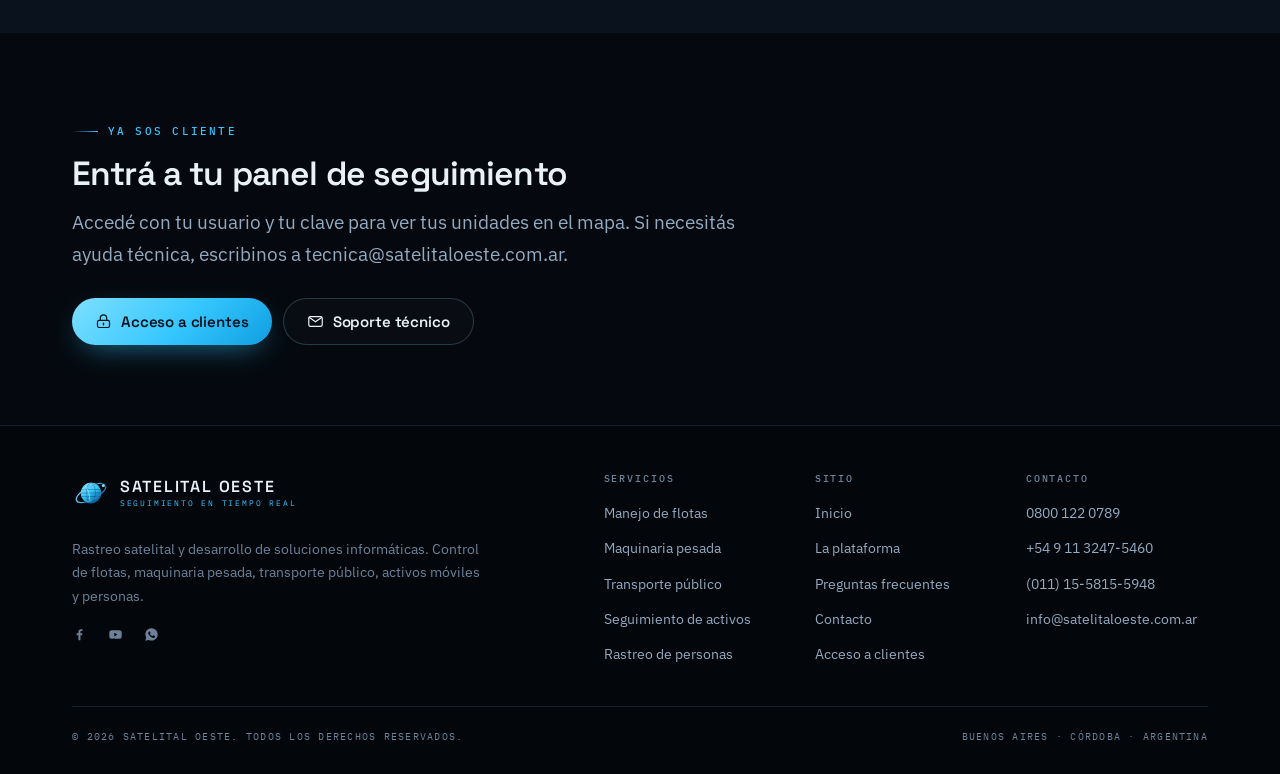
==== commit 32a5f158: "Segundo WhatsApp y saca los telefonos de casa central y sucursal Suma el WhatsApp de Claudio como ca" ====
--- a/contacto.html
+++ b/contacto.html
@@ -124,12 +124,13 @@
         <div class="canal">
           <a href="tel:08001220789"><span class="k">Centro de atención</span><span class="v">0800 122 0789</span><svg class="ln" viewBox="0 0 24 24" aria-hidden="true"><path d="M5 12h13M13 6.5 18.5 12 13 17.5"/></svg></a>
           <a href="https://wa.me/5491132475460?text=Hola%20Satelital%20Oeste%2C%20quiero%20una%20cotizaci%C3%B3n%20del%20servicio%20de%20rastreo%20satelital." target="_blank" rel="noopener"><span class="k">WhatsApp</span><span class="v">+54 9 11 3247-5460</span><svg class="ln" viewBox="0 0 24 24" aria-hidden="true"><path d="M5 12h13M13 6.5 18.5 12 13 17.5"/></svg></a>
+          <a href="https://wa.me/5491158155948?text=Hola%20Satelital%20Oeste%2C%20quiero%20una%20cotizaci%C3%B3n%20del%20servicio%20de%20rastreo%20satelital." target="_blank" rel="noopener"><span class="k">WhatsApp</span><span class="v">(011) 15-5815-5948</span><svg class="ln" viewBox="0 0 24 24" aria-hidden="true"><path d="M5 12h13M13 6.5 18.5 12 13 17.5"/></svg></a>
           <a href="mailto:contacto@satelitaloeste.com.ar"><span class="k">Consultas comerciales</span><span class="v">contacto@satelitaloeste.com.ar</span><svg class="ln" viewBox="0 0 24 24" aria-hidden="true"><path d="M5 12h13M13 6.5 18.5 12 13 17.5"/></svg></a>
           <a href="mailto:tecnica@satelitaloeste.com.ar"><span class="k">Soporte técnico</span><span class="v">tecnica@satelitaloeste.com.ar</span><svg class="ln" viewBox="0 0 24 24" aria-hidden="true"><path d="M5 12h13M13 6.5 18.5 12 13 17.5"/></svg></a>
         </div>
         <ul class="branch">
-          <li><span>Casa central</span><b>Buenos Aires</b><p><a href="tel:+5491132475460">+54 9 11 3247-5460</a></p></li>
-          <li><span>Sucursal</span><b>Córdoba</b><p><a href="tel:08001220789">0800 122 0789</a></p></li>
+          <li><span>Casa central</span><b>Buenos Aires</b></li>
+          <li><span>Sucursal</span><b>Córdoba</b></li>
         </ul>
       </div>
     </div>
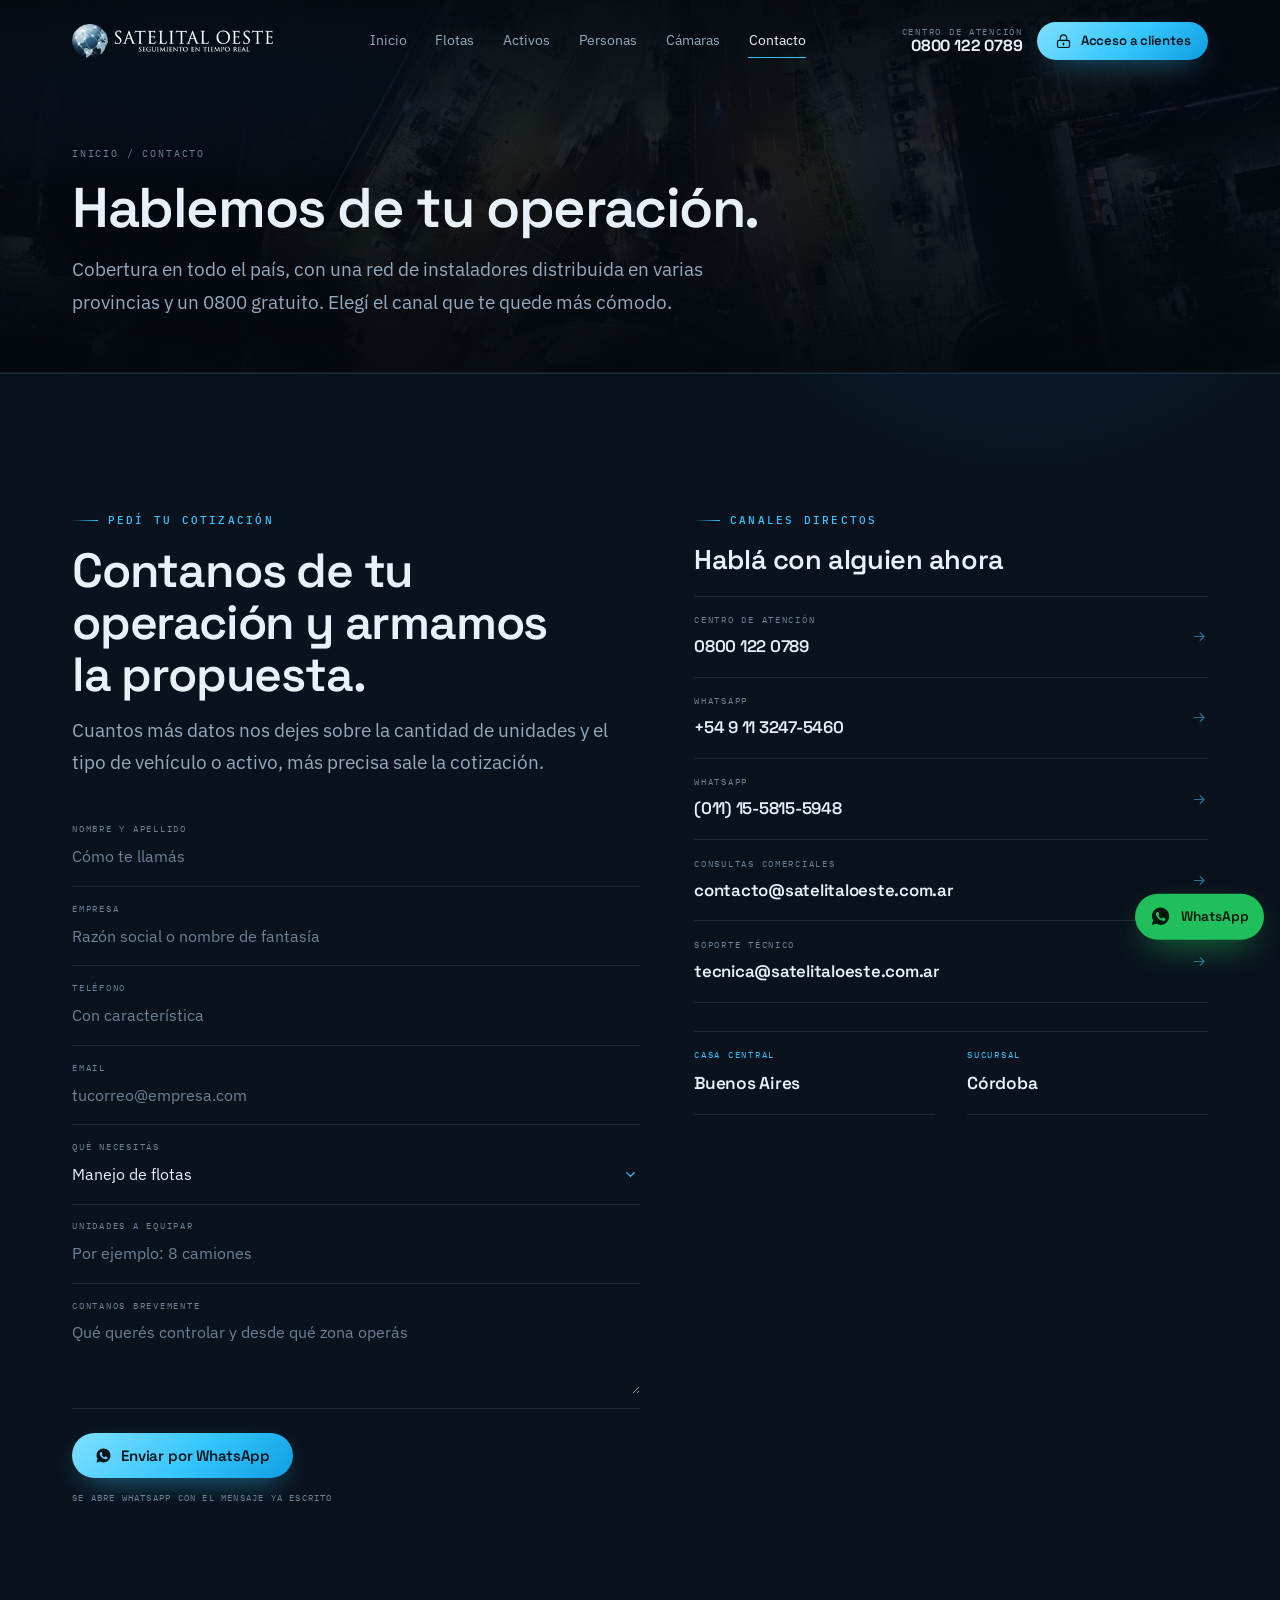
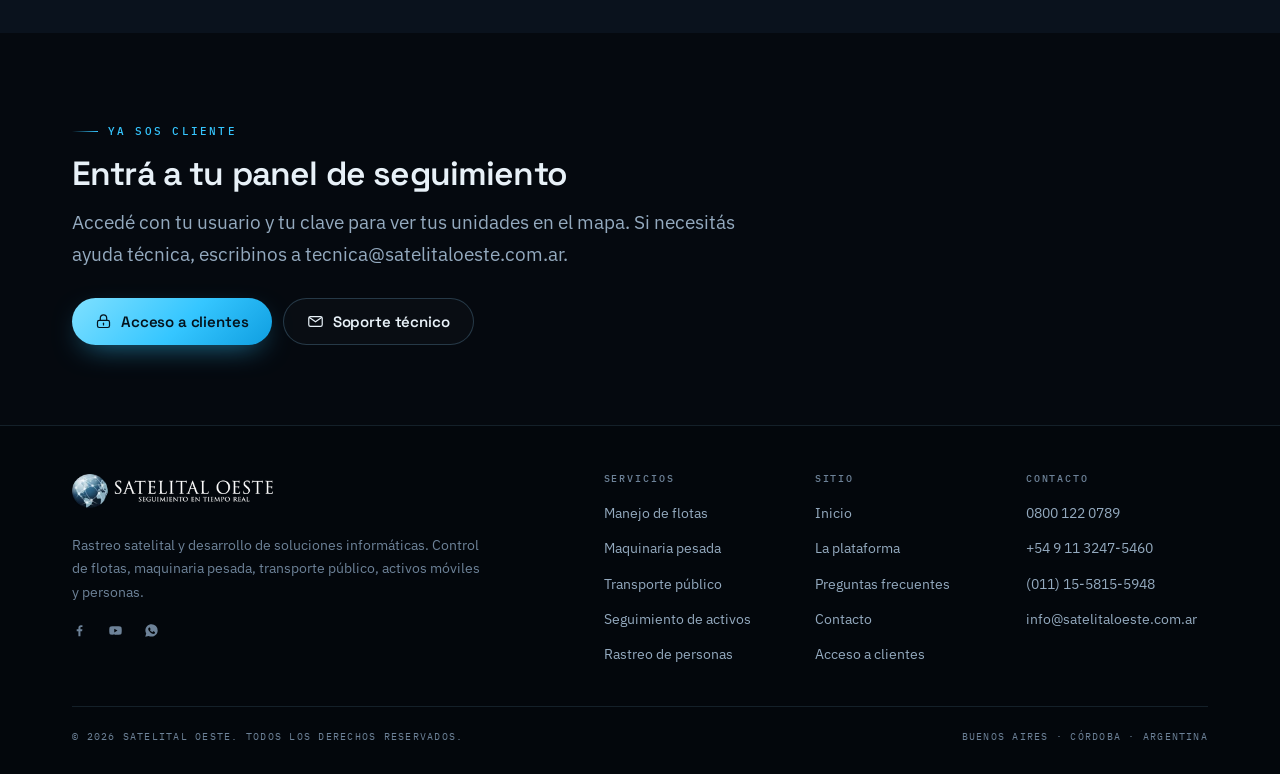
==== commit f2033bef: "El logo real tambien en el pie de pagina El reemplazo anterior solo habia alcanzado al header: abajo" ====
--- a/contacto.html
+++ b/contacto.html
@@ -158,26 +158,7 @@
     <div class="ftr-top">
       <div class="ftr-brand">
         <a class="logo" href="/" aria-label="Satelital Oeste">
-          <svg viewBox="0 0 64 64" role="img" aria-label="Satelital Oeste">
-<defs>
-<linearGradient id="gf" x1="18%" y1="6%" x2="82%" y2="96%">
-<stop offset="0" stop-color="#7fe0ff"/><stop offset=".45" stop-color="#35c6ff"/><stop offset="1" stop-color="#00548d"/>
-</linearGradient>
-<linearGradient id="of" x1="0%" y1="0%" x2="100%" y2="100%">
-<stop offset="0" stop-color="#7fe0ff"/><stop offset="1" stop-color="#0d6fb4"/>
-</linearGradient>
-</defs>
-<circle cx="32" cy="32" r="17.5" fill="url(#gf)"/>
-<g fill="none" stroke="#04121c" stroke-width="1.15" opacity=".42">
-<ellipse cx="32" cy="32" rx="7.4" ry="17.5"/>
-<path d="M15.4 26.2h33.2M14.5 32h35M15.4 37.8h33.2"/>
-</g>
-<path d="M22.5 20.6c3.4 4.6 6.2 11 7.1 17.6.4 2.9.4 5.7.1 8.3" fill="none" stroke="#eaf7ff" stroke-width="1.5" opacity=".5" stroke-linecap="round"/>
-<ellipse cx="32" cy="32" rx="27.5" ry="11" fill="none" stroke="url(#of)" stroke-width="2.1" transform="rotate(-28 32 32)" stroke-linecap="round"/>
-<circle cx="52.8" cy="19.4" r="4" fill="#04121c"/>
-<circle cx="52.8" cy="19.4" r="2.6" fill="#7fe0ff"/>
-</svg>
-          <span class="txt"><span class="n">Satelital Oeste</span><span class="t">Seguimiento en tiempo real</span></span>
+          <img class="logo-img" src="assets/img/logo-320.webp" srcset="assets/img/logo-320.webp 320w, assets/img/logo-480.webp 480w, assets/img/logo-640.webp 640w" sizes="190px" width="640" height="109" alt="Satelital Oeste — seguimiento en tiempo real">
         </a>
         <p>Rastreo satelital y desarrollo de soluciones informáticas. Control de flotas, maquinaria pesada, transporte público, activos móviles y personas.</p>
         <div class="ftr-soc">
